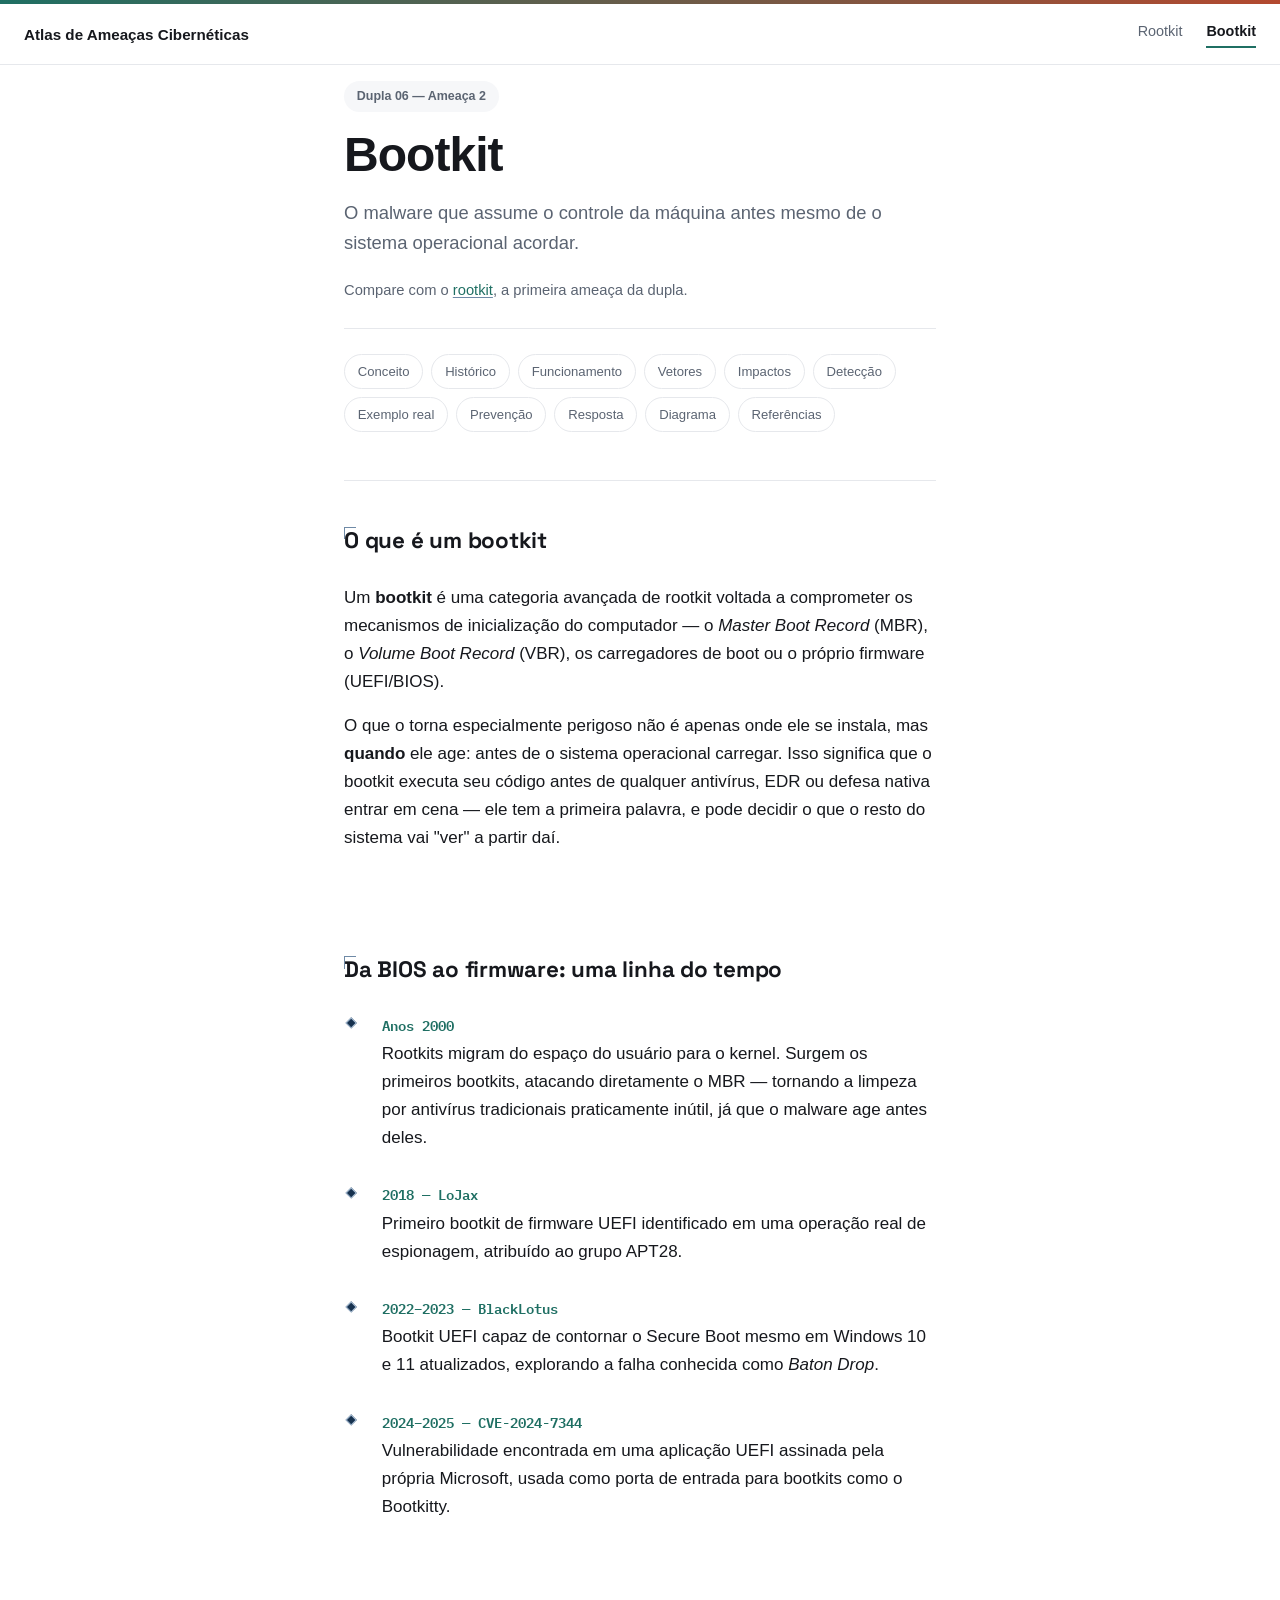
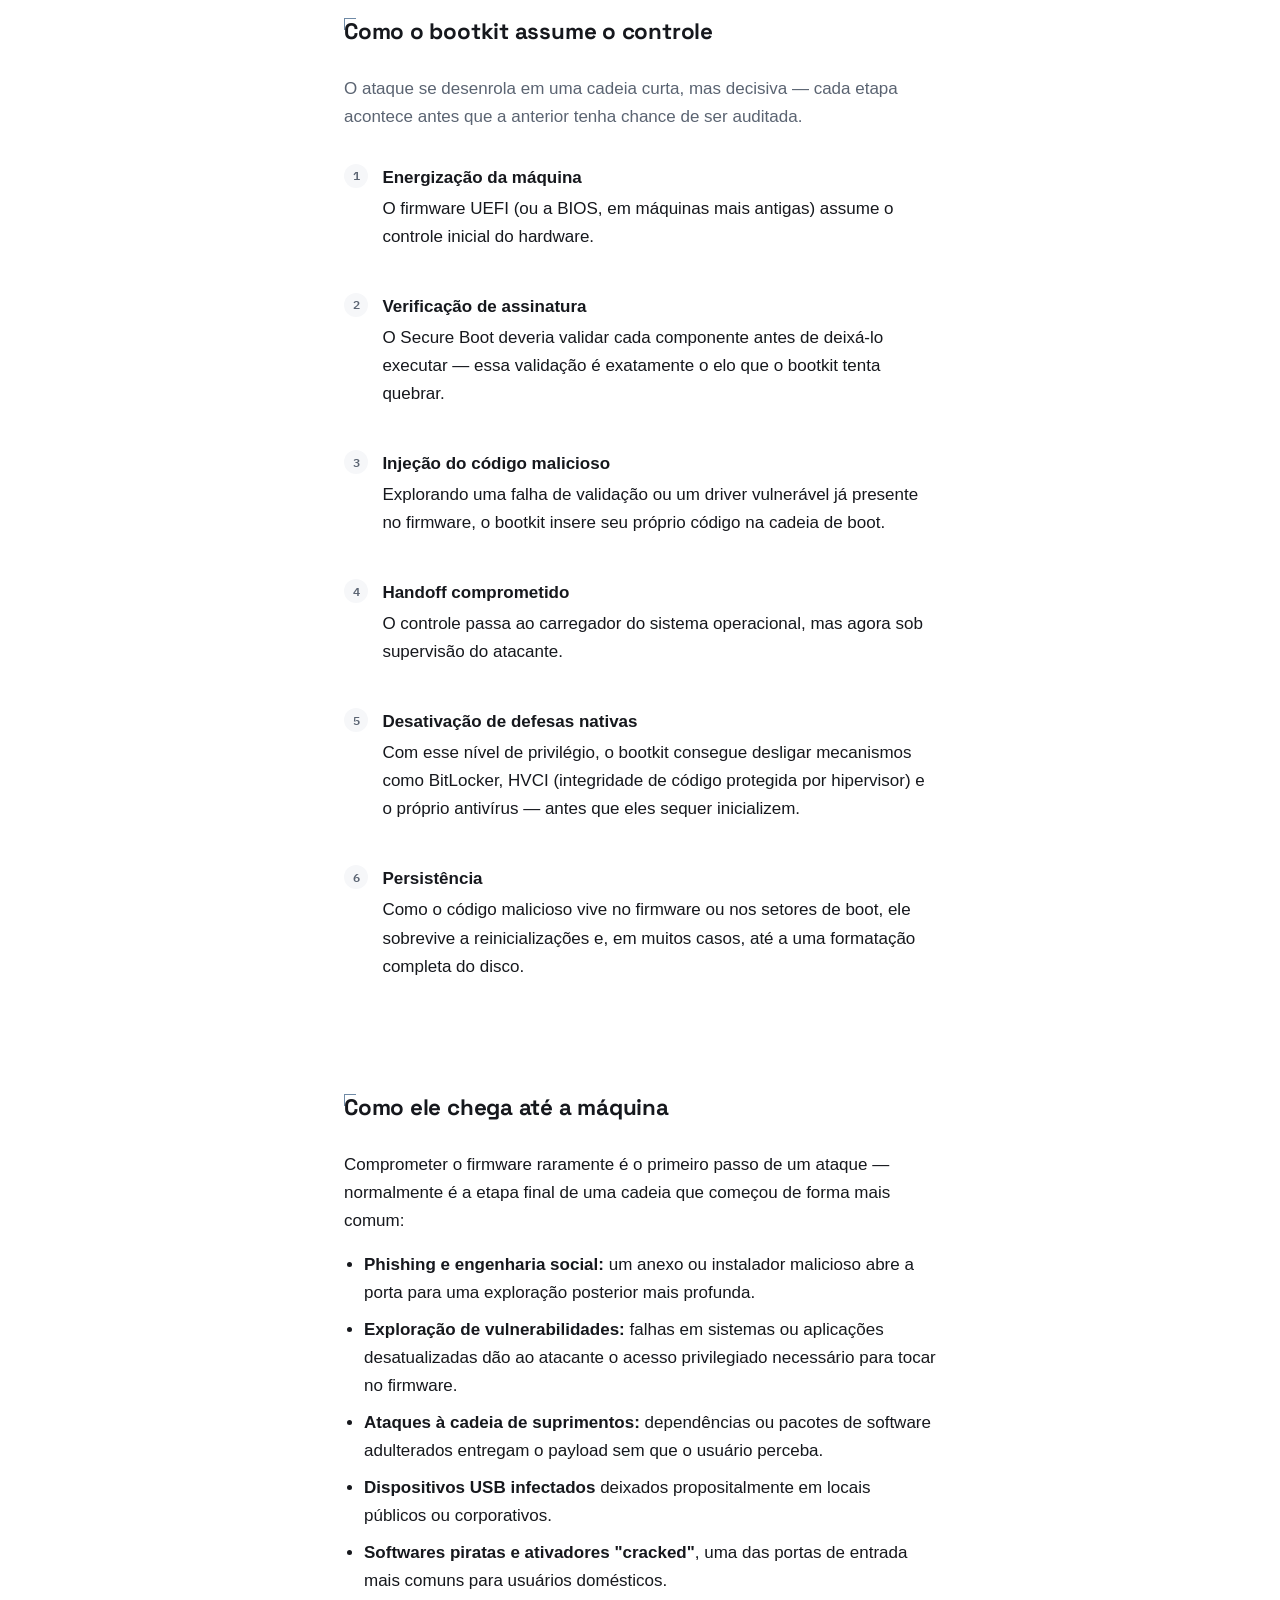
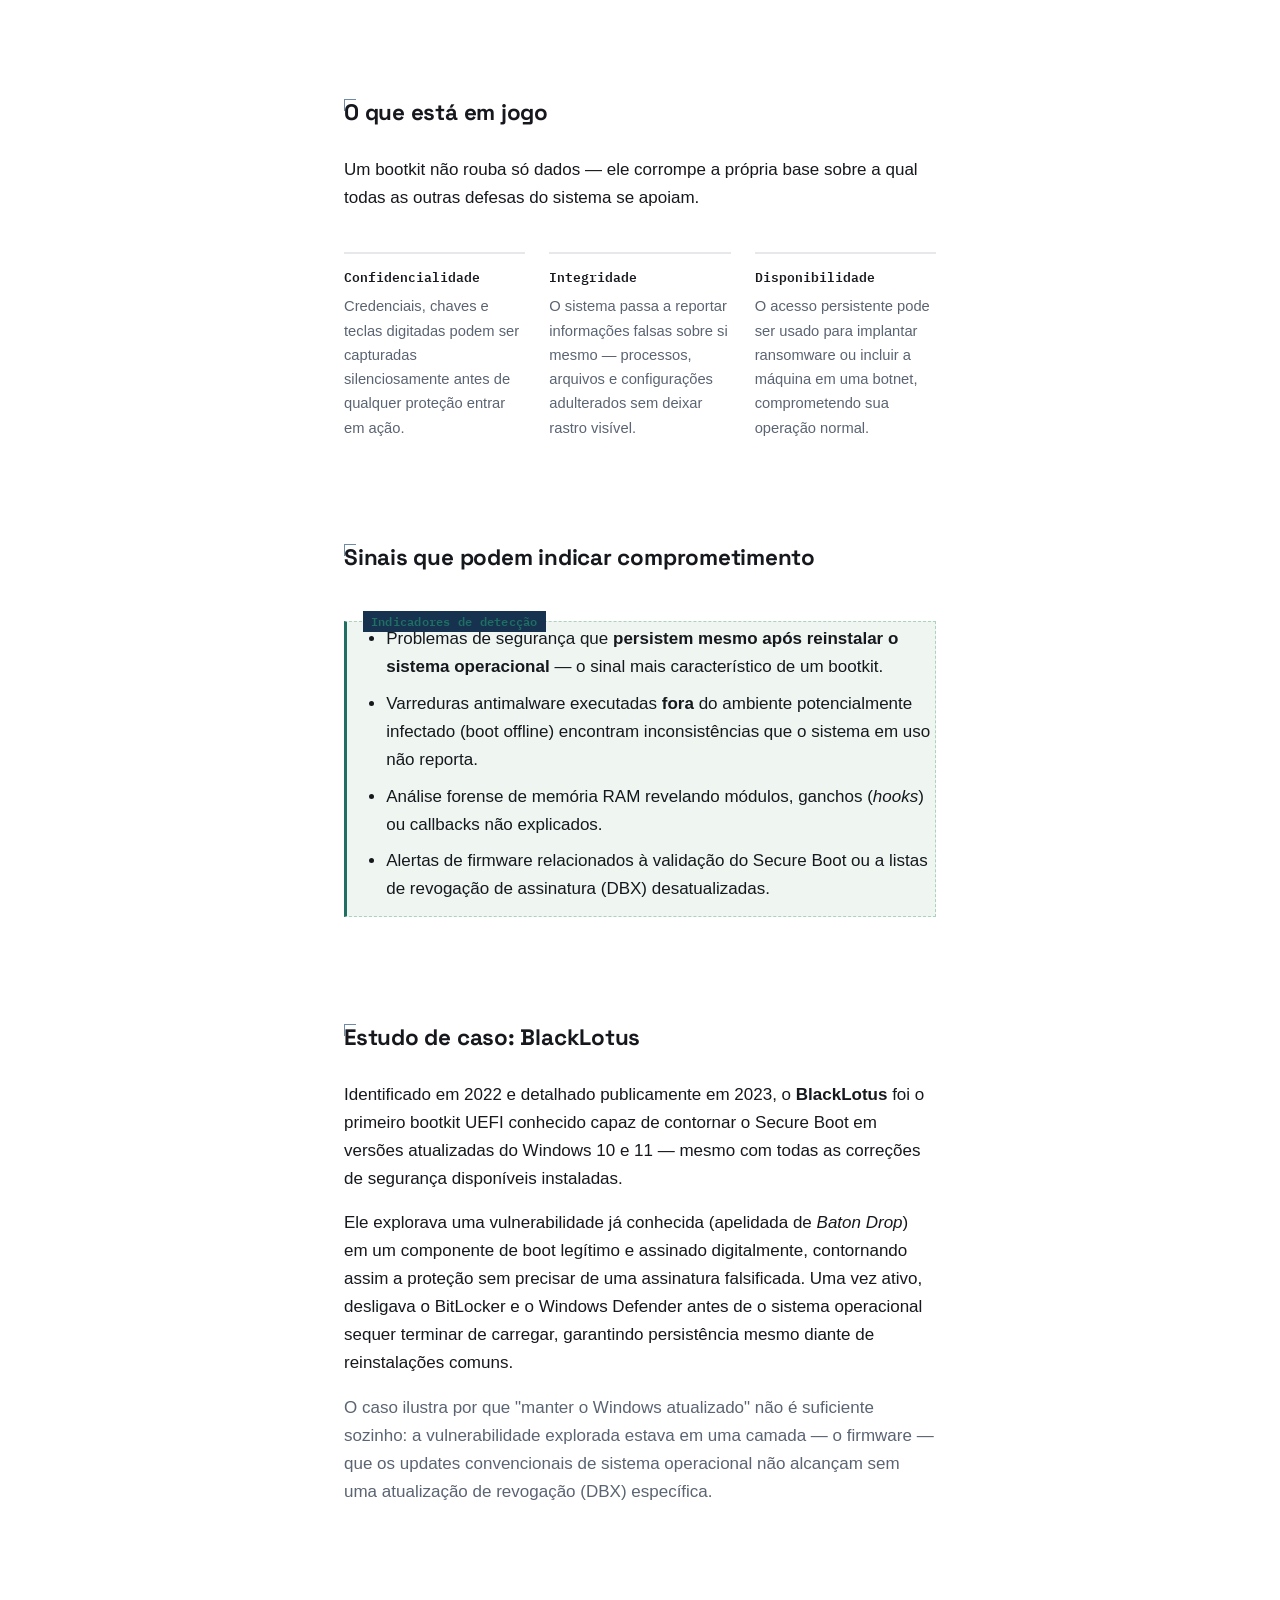
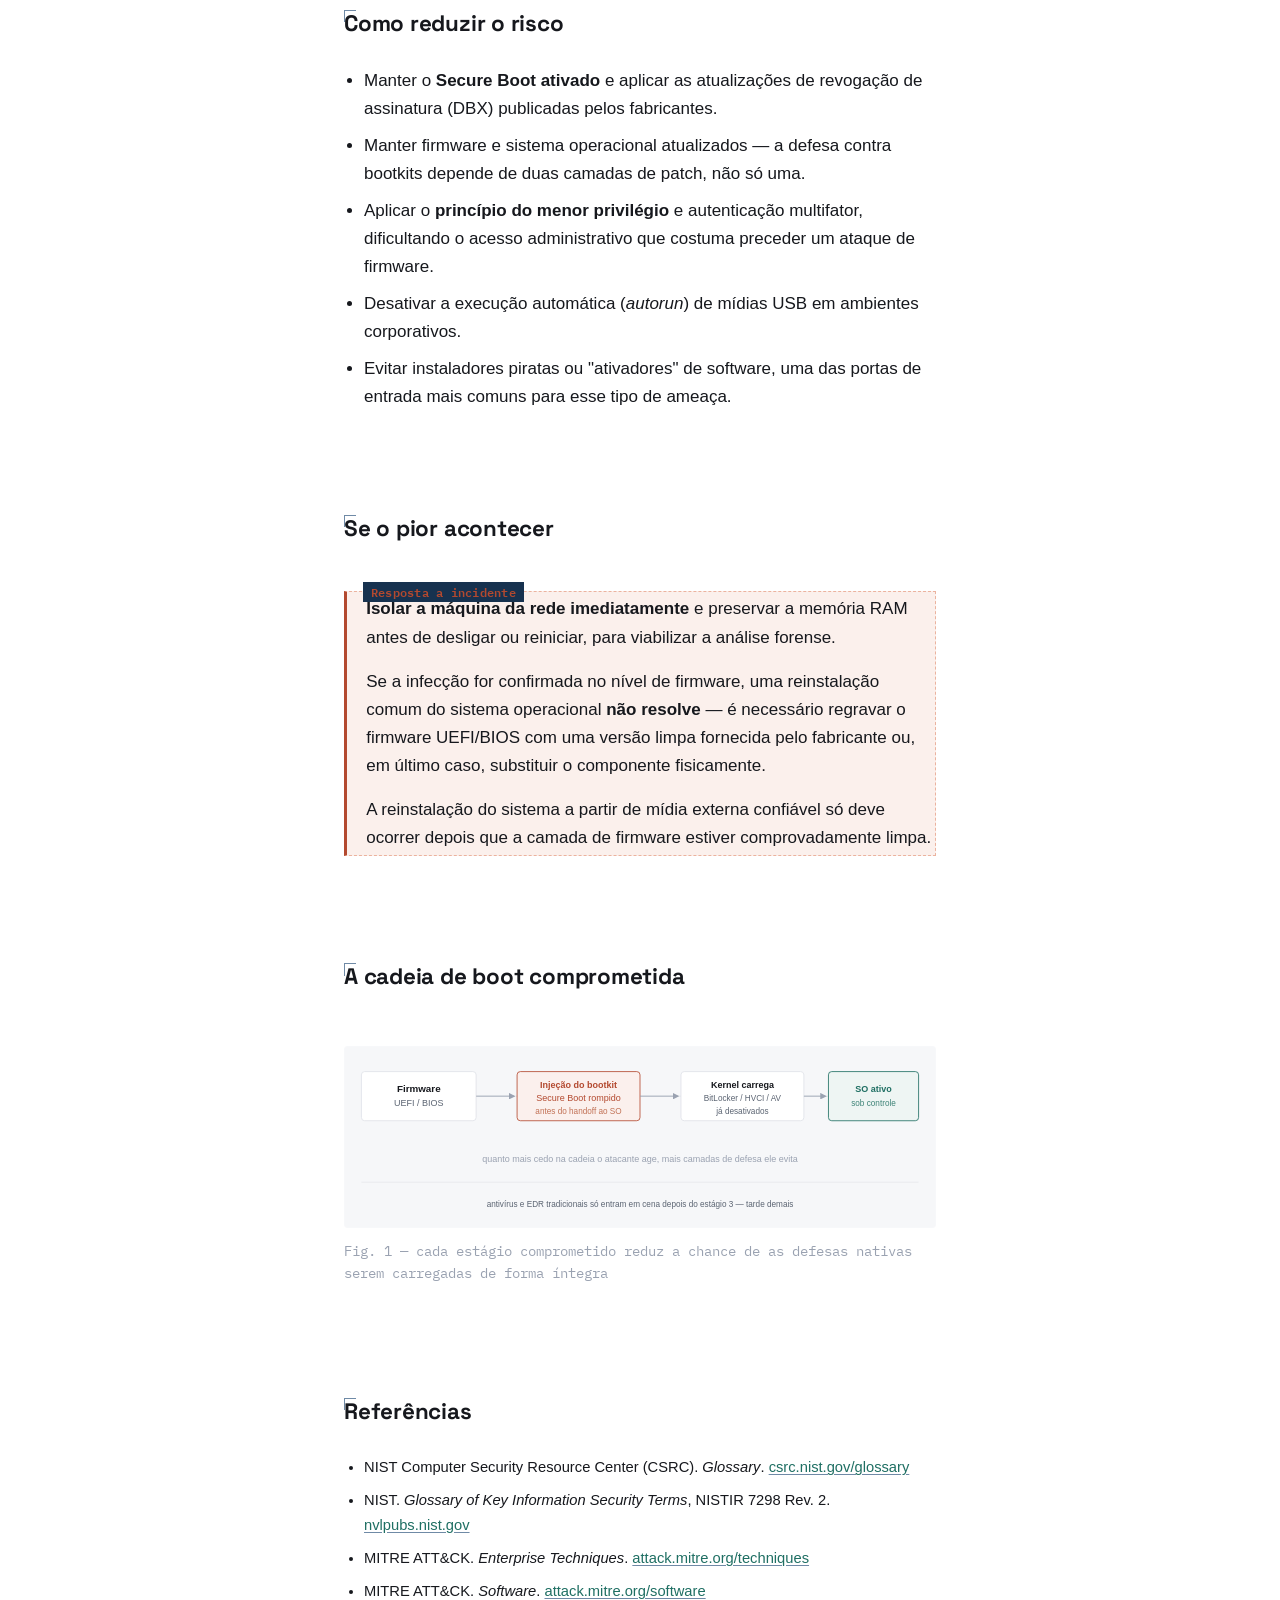
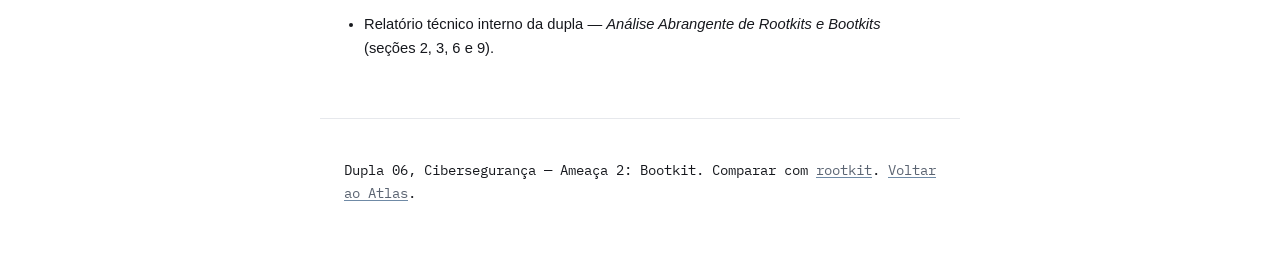
==== bootkit.html @ fb8d9d54 "adicionando páginas do bootkit e rootkit" ====
<!doctype html>
<html lang="pt-BR">
  <head>
    <meta charset="UTF-8" />
    <meta name="viewport" content="width=device-width, initial-scale=1.0" />
    <title>Bootkit — Atlas de Ameaças Cibernéticas</title>
    <meta
      name="description"
      content="O que é um bootkit, como ele compromete o processo de inicialização, exemplos reais como o BlackLotus, e como detectar, prevenir e responder a esse tipo de ataque."
    />
    <link rel="stylesheet" href="css/style.css" />
  </head>

  <body>
    <div class="accent-bar"></div>
    <header class="site-header">
      <a class="brand" href="../index.html">Atlas de Ameaças Cibernéticas</a>
      <nav aria-label="Ameaças da dupla 06">
        <a href="rootkit.html">Rootkit</a>
        <a href="bootkit.html" aria-current="page">Bootkit</a>
      </nav>
    </header>

    <header class="hero">
      <span class="badge">Dupla 06 — Ameaça 2</span>
      <h1>Bootkit</h1>
      <p class="lede">
        O malware que assume o controle da máquina antes mesmo de o sistema
        operacional acordar.
      </p>
      <p class="see-also">
        Compare com o <a href="rootkit.html">rootkit</a>, a primeira ameaça da
        dupla.
      </p>

      <nav class="quicknav" aria-label="Nesta página">
        <a href="#conceito">Conceito</a>
        <a href="#historico">Histórico</a>
        <a href="#funcionamento">Funcionamento</a>
        <a href="#vetores">Vetores</a>
        <a href="#impactos">Impactos</a>
        <a href="#deteccao">Detecção</a>
        <a href="#exemplo">Exemplo real</a>
        <a href="#prevencao">Prevenção</a>
        <a href="#resposta">Resposta</a>
        <a href="#diagrama">Diagrama</a>
        <a href="#referencias">Referências</a>
      </nav>
    </header>

    <main>
      <section id="conceito">
        <h2>O que é um bootkit</h2>
        <p>
          Um <strong>bootkit</strong> é uma categoria avançada de rootkit
          voltada a comprometer os mecanismos de inicialização do computador — o
          <em>Master Boot Record</em> (MBR), o
          <em>Volume Boot Record</em> (VBR), os carregadores de boot ou o
          próprio firmware (UEFI/BIOS).
        </p>
        <p>
          O que o torna especialmente perigoso não é apenas onde ele se instala,
          mas <strong>quando</strong> ele age: antes de o sistema operacional
          carregar. Isso significa que o bootkit executa seu código antes de
          qualquer antivírus, EDR ou defesa nativa entrar em cena — ele tem a
          primeira palavra, e pode decidir o que o resto do sistema vai "ver" a
          partir daí.
        </p>
      </section>

      <section id="historico">
        <h2>Da BIOS ao firmware: uma linha do tempo</h2>
        <ul class="timeline">
          <li>
            <span class="year">Anos 2000</span>
            <p>
              Rootkits migram do espaço do usuário para o kernel. Surgem os
              primeiros bootkits, atacando diretamente o MBR — tornando a
              limpeza por antivírus tradicionais praticamente inútil, já que o
              malware age antes deles.
            </p>
          </li>
          <li>
            <span class="year">2018 — LoJax</span>
            <p>
              Primeiro bootkit de firmware UEFI identificado em uma operação
              real de espionagem, atribuído ao grupo APT28.
            </p>
          </li>
          <li>
            <span class="year">2022–2023 — BlackLotus</span>
            <p>
              Bootkit UEFI capaz de contornar o Secure Boot mesmo em Windows 10
              e 11 atualizados, explorando a falha conhecida como
              <em>Baton Drop</em>.
            </p>
          </li>
          <li>
            <span class="year">2024–2025 — CVE-2024-7344</span>
            <p>
              Vulnerabilidade encontrada em uma aplicação UEFI assinada pela
              própria Microsoft, usada como porta de entrada para bootkits como
              o Bootkitty.
            </p>
          </li>
        </ul>
      </section>

      <section id="funcionamento">
        <h2>Como o bootkit assume o controle</h2>
        <p class="dim">
          O ataque se desenrola em uma cadeia curta, mas decisiva — cada etapa
          acontece antes que a anterior tenha chance de ser auditada.
        </p>
        <ol class="steps">
          <li>
            <strong>Energização da máquina</strong>O firmware UEFI (ou a BIOS,
            em máquinas mais antigas) assume o controle inicial do hardware.
          </li>
          <li>
            <strong>Verificação de assinatura</strong>O Secure Boot deveria
            validar cada componente antes de deixá-lo executar — essa validação
            é exatamente o elo que o bootkit tenta quebrar.
          </li>
          <li>
            <strong>Injeção do código malicioso</strong>Explorando uma falha de
            validação ou um driver vulnerável já presente no firmware, o bootkit
            insere seu próprio código na cadeia de boot.
          </li>
          <li>
            <strong>Handoff comprometido</strong>O controle passa ao carregador
            do sistema operacional, mas agora sob supervisão do atacante.
          </li>
          <li>
            <strong>Desativação de defesas nativas</strong>Com esse nível de
            privilégio, o bootkit consegue desligar mecanismos como BitLocker,
            HVCI (integridade de código protegida por hipervisor) e o próprio
            antivírus — antes que eles sequer inicializem.
          </li>
          <li>
            <strong>Persistência</strong>Como o código malicioso vive no
            firmware ou nos setores de boot, ele sobrevive a reinicializações e,
            em muitos casos, até a uma formatação completa do disco.
          </li>
        </ol>
      </section>

      <section id="vetores">
        <h2>Como ele chega até a máquina</h2>
        <p>
          Comprometer o firmware raramente é o primeiro passo de um ataque —
          normalmente é a etapa final de uma cadeia que começou de forma mais
          comum:
        </p>
        <ul>
          <li>
            <strong>Phishing e engenharia social:</strong> um anexo ou
            instalador malicioso abre a porta para uma exploração posterior mais
            profunda.
          </li>
          <li>
            <strong>Exploração de vulnerabilidades:</strong> falhas em sistemas
            ou aplicações desatualizadas dão ao atacante o acesso privilegiado
            necessário para tocar no firmware.
          </li>
          <li>
            <strong>Ataques à cadeia de suprimentos:</strong> dependências ou
            pacotes de software adulterados entregam o payload sem que o usuário
            perceba.
          </li>
          <li>
            <strong>Dispositivos USB infectados</strong> deixados
            propositalmente em locais públicos ou corporativos.
          </li>
          <li>
            <strong>Softwares piratas e ativadores "cracked"</strong>, uma das
            portas de entrada mais comuns para usuários domésticos.
          </li>
        </ul>
      </section>

      <section id="impactos">
        <h2>O que está em jogo</h2>
        <p>
          Um bootkit não rouba só dados — ele corrompe a própria base sobre a
          qual todas as outras defesas do sistema se apoiam.
        </p>
        <div class="pillars">
          <div class="pillar">
            <h4>Confidencialidade</h4>
            <p>
              Credenciais, chaves e teclas digitadas podem ser capturadas
              silenciosamente antes de qualquer proteção entrar em ação.
            </p>
          </div>
          <div class="pillar">
            <h4>Integridade</h4>
            <p>
              O sistema passa a reportar informações falsas sobre si mesmo —
              processos, arquivos e configurações adulterados sem deixar rastro
              visível.
            </p>
          </div>
          <div class="pillar">
            <h4>Disponibilidade</h4>
            <p>
              O acesso persistente pode ser usado para implantar ransomware ou
              incluir a máquina em uma botnet, comprometendo sua operação
              normal.
            </p>
          </div>
        </div>
      </section>

      <section id="deteccao">
        <h2>Sinais que podem indicar comprometimento</h2>
        <div class="panel defense">
          <span class="label">Indicadores de detecção</span>
          <ul style="margin-bottom: 0">
            <li>
              Problemas de segurança que
              <strong
                >persistem mesmo após reinstalar o sistema operacional</strong
              >
              — o sinal mais característico de um bootkit.
            </li>
            <li>
              Varreduras antimalware executadas <strong>fora</strong> do
              ambiente potencialmente infectado (boot offline) encontram
              inconsistências que o sistema em uso não reporta.
            </li>
            <li>
              Análise forense de memória RAM revelando módulos, ganchos
              (<em>hooks</em>) ou callbacks não explicados.
            </li>
            <li>
              Alertas de firmware relacionados à validação do Secure Boot ou a
              listas de revogação de assinatura (DBX) desatualizadas.
            </li>
          </ul>
        </div>
      </section>

      <section id="exemplo">
        <h2>Estudo de caso: BlackLotus</h2>
        <p>
          Identificado em 2022 e detalhado publicamente em 2023, o
          <strong>BlackLotus</strong> foi o primeiro bootkit UEFI conhecido
          capaz de contornar o Secure Boot em versões atualizadas do Windows 10
          e 11 — mesmo com todas as correções de segurança disponíveis
          instaladas.
        </p>
        <p>
          Ele explorava uma vulnerabilidade já conhecida (apelidada de
          <em>Baton Drop</em>) em um componente de boot legítimo e assinado
          digitalmente, contornando assim a proteção sem precisar de uma
          assinatura falsificada. Uma vez ativo, desligava o BitLocker e o
          Windows Defender antes de o sistema operacional sequer terminar de
          carregar, garantindo persistência mesmo diante de reinstalações
          comuns.
        </p>
        <p class="dim">
          O caso ilustra por que "manter o Windows atualizado" não é suficiente
          sozinho: a vulnerabilidade explorada estava em uma camada — o firmware
          — que os updates convencionais de sistema operacional não alcançam sem
          uma atualização de revogação (DBX) específica.
        </p>
      </section>

      <section id="prevencao">
        <h2>Como reduzir o risco</h2>
        <ul>
          <li>
            Manter o <strong>Secure Boot ativado</strong> e aplicar as
            atualizações de revogação de assinatura (DBX) publicadas pelos
            fabricantes.
          </li>
          <li>
            Manter firmware e sistema operacional atualizados — a defesa contra
            bootkits depende de duas camadas de patch, não só uma.
          </li>
          <li>
            Aplicar o <strong>princípio do menor privilégio</strong> e
            autenticação multifator, dificultando o acesso administrativo que
            costuma preceder um ataque de firmware.
          </li>
          <li>
            Desativar a execução automática (<em>autorun</em>) de mídias USB em
            ambientes corporativos.
          </li>
          <li>
            Evitar instaladores piratas ou "ativadores" de software, uma das
            portas de entrada mais comuns para esse tipo de ameaça.
          </li>
        </ul>
      </section>

      <section id="resposta">
        <h2>Se o pior acontecer</h2>
        <div class="panel threat">
          <span class="label">Resposta a incidente</span>
          <p>
            <strong>Isolar a máquina da rede imediatamente</strong> e preservar
            a memória RAM antes de desligar ou reiniciar, para viabilizar a
            análise forense.
          </p>
          <p>
            Se a infecção for confirmada no nível de firmware, uma reinstalação
            comum do sistema operacional <strong>não resolve</strong> — é
            necessário regravar o firmware UEFI/BIOS com uma versão limpa
            fornecida pelo fabricante ou, em último caso, substituir o
            componente fisicamente.
          </p>
          <p style="margin-bottom: 0">
            A reinstalação do sistema a partir de mídia externa confiável só
            deve ocorrer depois que a camada de firmware estiver comprovadamente
            limpa.
          </p>
        </div>
      </section>

      <section id="diagrama">
        <h2>A cadeia de boot comprometida</h2>
        <figure>
          <svg
            viewBox="0 0 720 220"
            xmlns="http://www.w3.org/2000/svg"
            role="img"
            aria-labelledby="diagTitle diagDesc"
          >
            <title id="diagTitle">
              Diagrama da cadeia de boot comprometida por um bootkit
            </title>
            <desc id="diagDesc">
              Quatro estágios em sequência: firmware UEFI, injeção do bootkit
              rompendo o Secure Boot, carregamento do kernel com defesas
              desativadas, e sistema operacional sob controle do atacante.
            </desc>

            <!-- linha guia -->
            <line
              x1="70"
              y1="60"
              x2="650"
              y2="60"
              stroke="#dfe2e8"
              stroke-width="1"
            />

            <!-- estagio 1 -->
            <rect
              x="20"
              y="30"
              width="140"
              height="60"
              rx="4"
              fill="#ffffff"
              stroke="#dfe2e8"
            />
            <text
              x="90"
              y="55"
              text-anchor="middle"
              fill="#16181d"
              font-family="Inter, sans-serif"
              font-size="12"
              font-weight="600"
            >
              Firmware
            </text>
            <text
              x="90"
              y="72"
              text-anchor="middle"
              fill="#5b6472"
              font-family="Inter, sans-serif"
              font-size="11"
            >
              UEFI / BIOS
            </text>

            <!-- estagio 2 -->
            <rect
              x="210"
              y="30"
              width="150"
              height="60"
              rx="4"
              fill="#fbf0ed"
              stroke="#b3492f"
            />
            <text
              x="285"
              y="50"
              text-anchor="middle"
              fill="#b3492f"
              font-family="Inter, sans-serif"
              font-size="11"
              font-weight="600"
            >
              Injeção do bootkit
            </text>
            <text
              x="285"
              y="66"
              text-anchor="middle"
              fill="#b3492f"
              font-family="Inter, sans-serif"
              font-size="11"
            >
              Secure Boot rompido
            </text>
            <text
              x="285"
              y="82"
              text-anchor="middle"
              fill="#c17155"
              font-family="Inter, sans-serif"
              font-size="10"
            >
              antes do handoff ao SO
            </text>

            <!-- estagio 3 -->
            <rect
              x="410"
              y="30"
              width="150"
              height="60"
              rx="4"
              fill="#ffffff"
              stroke="#dfe2e8"
            />
            <text
              x="485"
              y="50"
              text-anchor="middle"
              fill="#16181d"
              font-family="Inter, sans-serif"
              font-size="11"
              font-weight="600"
            >
              Kernel carrega
            </text>
            <text
              x="485"
              y="66"
              text-anchor="middle"
              fill="#5b6472"
              font-family="Inter, sans-serif"
              font-size="10"
            >
              BitLocker / HVCI / AV
            </text>
            <text
              x="485"
              y="82"
              text-anchor="middle"
              fill="#5b6472"
              font-family="Inter, sans-serif"
              font-size="10"
            >
              já desativados
            </text>

            <!-- estagio 4 -->
            <rect
              x="590"
              y="30"
              width="110"
              height="60"
              rx="4"
              fill="#eef5f3"
              stroke="#1f6f63"
            />
            <text
              x="645"
              y="55"
              text-anchor="middle"
              fill="#1f6f63"
              font-family="Inter, sans-serif"
              font-size="11"
              font-weight="600"
            >
              SO ativo
            </text>
            <text
              x="645"
              y="72"
              text-anchor="middle"
              fill="#3f8478"
              font-family="Inter, sans-serif"
              font-size="10"
            >
              sob controle
            </text>

            <!-- setas -->
            <path
              d="M160 60 L206 60"
              stroke="#9aa2b1"
              stroke-width="1"
              marker-end="url(#arrow)"
            />
            <path
              d="M360 60 L406 60"
              stroke="#9aa2b1"
              stroke-width="1"
              marker-end="url(#arrow)"
            />
            <path
              d="M560 60 L586 60"
              stroke="#9aa2b1"
              stroke-width="1"
              marker-end="url(#arrow)"
            />

            <defs>
              <marker
                id="arrow"
                markerWidth="8"
                markerHeight="8"
                refX="6"
                refY="4"
                orient="auto"
              >
                <path d="M0,0 L8,4 L0,8 Z" fill="#9aa2b1" />
              </marker>
            </defs>

            <text
              x="360"
              y="140"
              text-anchor="middle"
              fill="#9aa2b1"
              font-family="Inter, sans-serif"
              font-size="11"
            >
              quanto mais cedo na cadeia o atacante age, mais camadas de defesa
              ele evita
            </text>
            <line
              x1="20"
              y1="165"
              x2="700"
              y2="165"
              stroke="#e6e8ec"
              stroke-width="1"
            />
            <text
              x="360"
              y="195"
              text-anchor="middle"
              fill="#5b6472"
              font-family="Inter, sans-serif"
              font-size="10"
            >
              antivírus e EDR tradicionais só entram em cena depois do estágio 3
              — tarde demais
            </text>
          </svg>
          <figcaption>
            Fig. 1 — cada estágio comprometido reduz a chance de as defesas
            nativas serem carregadas de forma íntegra
          </figcaption>
        </figure>
      </section>

      <section id="referencias">
        <h2>Referências</h2>
        <ul class="refs">
          <li>
            NIST Computer Security Resource Center (CSRC). <em>Glossary</em>.
            <a
              href="https://csrc.nist.gov/glossary/"
              target="_blank"
              rel="noopener"
              >csrc.nist.gov/glossary</a
            >
          </li>
          <li>
            NIST. <em>Glossary of Key Information Security Terms</em>, NISTIR
            7298 Rev. 2.
            <a
              href="https://nvlpubs.nist.gov/nistpubs/ir/2013/nist.ir.7298r2.pdf"
              target="_blank"
              rel="noopener"
              >nvlpubs.nist.gov</a
            >
          </li>
          <li>
            MITRE ATT&amp;CK. <em>Enterprise Techniques</em>.
            <a
              href="https://attack.mitre.org/techniques/"
              target="_blank"
              rel="noopener"
              >attack.mitre.org/techniques</a
            >
          </li>
          <li>
            MITRE ATT&amp;CK. <em>Software</em>.
            <a
              href="https://attack.mitre.org/software/"
              target="_blank"
              rel="noopener"
              >attack.mitre.org/software</a
            >
          </li>
          <li>
            Relatório técnico interno da dupla —
            <em>Análise Abrangente de Rootkits e Bootkits</em> (seções 2, 3, 6 e
            9).
          </li>
        </ul>
      </section>
    </main>

    <footer>
      <p>
        Dupla 06, Cibersegurança — Ameaça 2: Bootkit. Comparar com
        <a href="rootkit.html">rootkit</a>.
        <a href="../index.html">Voltar ao Atlas</a>.
      </p>
    </footer>
  </body>
</html>
---- css/style.css ----
/* =========================================================
   Atlas de Ameaças Cibernéticas — Dupla 06
   Identidade visual: prancha de desenho técnico.
   Um bootkit vive no firmware — no hardware, não no software —
   então a referência visual é a planta de engenharia, com
   carimbo, linhas de cota e anotações de revisão, e não a
   estética genérica de "tela de hacker".
   ========================================================= */

@import url("https://fonts.googleapis.com/css2?family=Space+Grotesk:wght@500;600;700&family=IBM+Plex+Sans:wght@400;500;600&family=IBM+Plex+Mono:wght@400;500&display=swap");

:root {
  --paper: #17324f;
  --paper-deep: #0e2138;
  --paper-line: rgba(255, 255, 255, 0.15);
  --paper-line-soft: rgba(255, 255, 255, 0.07);

  --ink: #eef3f8;
  --ink-dim: #a9bfd6;
  --ink-faint: #6f8aa6;

  --redline: #d96a44;
  /* caneta de marcação — comprometimento */
  --redline-bg: rgba(217, 106, 68, 0.1);
  --stamp: #5fa87c;
  /* carimbo de verificação — defesa */
  --stamp-bg: rgba(95, 168, 124, 0.1);

  --sans: "IBM Plex Sans", -apple-system, "Segoe UI", sans-serif;
  --display: "Space Grotesk", "IBM Plex Sans", -apple-system, sans-serif;
  --mono: "IBM Plex Mono", ui-monospace, "SF Mono", Consolas, monospace;

  --measure: 42rem;
}

* {
  box-sizing: border-box;
}

@media (prefers-reduced-motion: reduce) {
  * {
    animation: none !important;
    transition: none !important;
  }
}

html {
  scroll-behavior: smooth;
}

body {
  margin: 0;
  background:
    repeating-linear-gradient(
      0deg,
      var(--paper-line-soft) 0 1px,
      transparent 1px 42px
    ),
    repeating-linear-gradient(
      90deg,
      var(--paper-line-soft) 0 1px,
      transparent 1px 42px
    ),
    var(--paper);
  color: var(--ink);
  font-family: var(--sans);
  font-size: 17px;
  line-height: 1.65;
  -webkit-font-smoothing: antialiased;
}

a {
  color: inherit;
  text-decoration-color: var(--ink-faint);
  text-underline-offset: 3px;
}

a:hover {
  text-decoration-color: currentColor;
}

a:focus-visible,
button:focus-visible {
  outline: 2px solid var(--stamp);
  outline-offset: 3px;
}

img,
svg {
  max-width: 100%;
  display: block;
}

/* ---------- topo / navegação ---------- */

.topbar {
  display: flex;
  justify-content: space-between;
  align-items: center;
  padding: 0.9rem 1.5rem;
  border-bottom: 1px solid var(--paper-line-soft);
  font-family: var(--mono);
  font-size: 0.78rem;
  color: var(--ink-faint);
}

.topbar a {
  color: var(--ink-dim);
}

.topbar a:hover {
  color: var(--ink);
}

.topbar .path span {
  color: var(--ink-faint);
}

/* ---------- cabeçalho: carimbo de prancha ---------- */

.titleblock {
  display: grid;
  grid-template-columns: 1fr auto;
  gap: 2.5rem;
  align-items: end;
  max-width: 56rem;
  margin: 0 auto;
  padding: 3rem 1.5rem 2.2rem;
  border-bottom: 2px solid var(--ink);
}

.titleblock .tb-note {
  font-family: var(--mono);
  font-size: 0.78rem;
  color: var(--ink-faint);
  margin: 0 0 0.9rem;
}

.titleblock .tb-note a {
  color: var(--ink-faint);
}

.titleblock .tb-note a:hover {
  color: var(--stamp);
}

.titleblock h1 {
  font-family: var(--display);
  font-weight: 700;
  font-size: clamp(2.3rem, 6vw, 3.3rem);
  letter-spacing: -0.01em;
  line-height: 1.05;
  margin: 0 0 0.7rem;
}

.titleblock .tb-lede {
  max-width: 32rem;
  font-size: 1.1rem;
  color: var(--ink-dim);
  margin: 0;
}

.tb-stamp {
  border-collapse: collapse;
  font-family: var(--mono);
  font-size: 0.72rem;
}

.tb-stamp th,
.tb-stamp td {
  border: 1px solid var(--paper-line);
  padding: 0.35rem 0.6rem;
  text-align: left;
  white-space: nowrap;
}

.tb-stamp th {
  color: var(--ink-faint);
  font-weight: 400;
}

.tb-stamp td {
  color: var(--ink);
}

@media (max-width: 640px) {
  .titleblock {
    grid-template-columns: 1fr;
  }

  .tb-stamp {
    font-size: 0.7rem;
  }
}

/* ---------- corpo ---------- */

main {
  max-width: var(--measure);
  margin: 0 auto;
  padding: 0 1.5rem;
}

section {
  position: relative;
  padding: 2.6rem 0 2.6rem 1.6rem;
}

section + section {
  border-top: 1px solid var(--paper-line-soft);
}

/* marca de registro no início de cada seção, como em pranchas
   técnicas — substitui a divisória genérica de página inteira */
section::before {
  content: "";
  position: absolute;
  left: 0;
  top: 2.85rem;
  width: 0.7rem;
  height: 0.7rem;
  border-left: 1.5px solid var(--ink-faint);
  border-top: 1.5px solid var(--ink-faint);
}

section > h2 {
  font-family: var(--display);
  font-size: 1.3rem;
  font-weight: 600;
  margin: 0 0 1.1rem;
  color: var(--ink);
  display: inline-block;
  padding-bottom: 0.35rem;
  border-bottom: 1px solid var(--paper-line);
}

h3 {
  font-family: var(--sans);
  font-size: 1.02rem;
  font-weight: 600;
  margin: 1.6rem 0 0.5rem;
  color: var(--ink);
}

p {
  margin: 0 0 1rem;
  color: var(--ink);
}

p.dim {
  color: var(--ink-dim);
}

ul,
ol {
  padding-left: 1.3rem;
  margin: 0 0 1rem;
}

li {
  margin-bottom: 0.5rem;
}

strong {
  color: var(--ink);
  font-weight: 600;
}

/* ---------- linha do tempo ---------- */

.timeline {
  list-style: none;
  padding: 0;
  margin: 0;
}

.timeline li {
  position: relative;
  padding-left: 1.9rem;
  padding-bottom: 1.5rem;
  border-left: 1px solid var(--paper-line);
  margin-left: 0.4rem;
}

.timeline li:last-child {
  border-left-color: transparent;
  padding-bottom: 0;
}

.timeline li::before {
  content: "";
  position: absolute;
  left: -0.28rem;
  top: 0.35rem;
  width: 0.4rem;
  height: 0.4rem;
  background: var(--paper);
  border: 1.5px solid var(--ink-dim);
  transform: rotate(45deg);
}

.timeline .year {
  font-family: var(--mono);
  font-size: 0.82rem;
  color: var(--ink-faint);
  display: block;
  margin-bottom: 0.2rem;
}

/* ---------- etapas numeradas (como funciona) ---------- */

.steps {
  counter-reset: step;
  list-style: none;
  padding: 0;
  margin: 0;
}

.steps li {
  counter-increment: step;
  position: relative;
  padding: 1rem 0 1rem 2.6rem;
}

.steps li + li {
  border-top: 1px dashed var(--paper-line);
}

.steps li::before {
  content: counter(step, decimal-leading-zero);
  position: absolute;
  left: 0;
  top: 1rem;
  font-family: var(--mono);
  font-size: 0.82rem;
  color: var(--ink-faint);
}

.steps strong {
  display: block;
  margin-bottom: 0.2rem;
}

/* ---------- painéis de anotação ---------- */

.panel {
  position: relative;
  border: 1px dashed var(--paper-line);
  padding: 1.4rem 1.4rem 1.2rem;
  margin: 1.4rem 0 1.6rem;
}

.panel .label {
  position: absolute;
  top: -0.65rem;
  left: 1rem;
  padding: 0 0.5rem;
  background: var(--paper);
  font-family: var(--mono);
  font-size: 0.72rem;
  letter-spacing: 0.02em;
}

.panel.threat {
  border-color: rgba(217, 106, 68, 0.45);
  background: var(--redline-bg);
}

.panel.threat .label {
  color: var(--redline);
}

.panel.defense {
  border-color: rgba(95, 168, 124, 0.45);
  background: var(--stamp-bg);
}

.panel.defense .label {
  color: var(--stamp);
}

.panel p:last-child {
  margin-bottom: 0;
}

/* ---------- pilares CID ---------- */

.pillars {
  position: relative;
  display: grid;
  grid-template-columns: repeat(3, 1fr);
  gap: 1.2rem;
  margin: 1.8rem 0 1.2rem;
  padding-top: 1.1rem;
}

.pillars::before {
  content: "";
  position: absolute;
  top: 0;
  left: 4%;
  right: 4%;
  height: 1px;
  background: var(--paper-line);
}

.pillar {
  position: relative;
  padding-top: 0.6rem;
}

.pillar::before {
  content: "";
  position: absolute;
  top: -1.1rem;
  left: 0;
  width: 1px;
  height: 0.6rem;
  background: var(--paper-line);
}

.pillar h4 {
  font-family: var(--mono);
  font-size: 0.76rem;
  color: var(--ink-faint);
  margin: 0 0 0.5rem;
  font-weight: 500;
}

.pillar p {
  font-size: 0.92rem;
  margin: 0;
  color: var(--ink-dim);
}

@media (max-width: 640px) {
  .pillars {
    grid-template-columns: 1fr;
  }

  .pillars::before {
    display: none;
  }
}

/* ---------- diagrama ---------- */

figure {
  margin: 1.6rem 0;
}

figure svg {
  width: 100%;
  height: auto;
  background: var(--paper-deep);
  border: 1px solid var(--paper-line);
}

figcaption {
  font-family: var(--mono);
  font-size: 0.76rem;
  color: var(--ink-faint);
  margin-top: 0.6rem;
}

/* ---------- referências ---------- */

.refs {
  padding-left: 1.3rem;
}

.refs li {
  font-size: 0.92rem;
}

.refs a {
  word-break: break-word;
  text-decoration-line: underline;
}

/* ---------- rodapé ---------- */

footer {
  max-width: var(--measure);
  margin: 0 auto;
  padding: 2rem 1.5rem 3rem;
  font-family: var(--mono);
  font-size: 0.76rem;
  color: var(--ink-faint);
  border-top: 1px solid var(--paper-line-soft);
}

footer a {
  color: var(--ink-faint);
  text-decoration-line: underline;
}

footer a:hover {
  color: var(--stamp);
}

/* =========================================================
   Atlas de Ameaças Cibernéticas — Dupla 06 (Rootkit / Bootkit)
   Layout limpo e neutro: tipografia clara, bastante espaço em
   branco, uma única cor de destaque. Sem tema visual "temático"
   por cima do conteúdo técnico.
   ========================================================= */

@import url("https://fonts.googleapis.com/css2?family=Inter:wght@400;500;600;700&family=IBM+Plex+Mono:wght@400;500&display=swap");

:root {
  --bg: #ffffff;
  --bg-subtle: #f6f7f9;
  --text: #16181d;
  --text-dim: #5b6472;
  --text-faint: #9aa2b1;
  --border: #e6e8ec;

  --accent: #1f6f63;
  --accent-bg: #eef5f3;
  --warn: #b3492f;
  --warn-bg: #fbf0ed;

  --sans: "Inter", -apple-system, "Segoe UI", sans-serif;
  --mono: "IBM Plex Mono", ui-monospace, "SF Mono", Consolas, monospace;

  --measure: 40rem;
}

* {
  box-sizing: border-box;
}

@media (prefers-reduced-motion: reduce) {
  * {
    animation: none !important;
    transition: none !important;
  }
}

html {
  scroll-behavior: smooth;
}

body {
  margin: 0;
  background: var(--bg);
  color: var(--text);
  font-family: var(--sans);
  font-size: 17px;
  line-height: 1.65;
  -webkit-font-smoothing: antialiased;
}

a {
  color: var(--accent);
  text-underline-offset: 2px;
}

a:hover {
  color: var(--text);
}

a:focus-visible,
button:focus-visible {
  outline: 2px solid var(--accent);
  outline-offset: 3px;
}

img,
svg {
  max-width: 100%;
  display: block;
}

/* ---------- topo ---------- */

.topbar {
  display: flex;
  justify-content: space-between;
  align-items: center;
  max-width: var(--measure);
  margin: 0 auto;
  padding: 1.3rem 1.5rem;
  font-size: 0.85rem;
  color: var(--text-faint);
}

.topbar a {
  color: var(--text-dim);
  text-decoration: none;
}

.topbar a:hover {
  color: var(--accent);
}

/* ---------- cabeçalho ---------- */

.hero {
  max-width: var(--measure);
  margin: 0 auto;
  padding: 1rem 1.5rem 3rem;
}

.hero .tag {
  font-size: 0.85rem;
  color: var(--text-faint);
  margin: 0 0 0.9rem;
}

.hero .tag a {
  color: var(--text-dim);
}

.hero h1 {
  font-size: clamp(2.2rem, 6vw, 3rem);
  font-weight: 700;
  letter-spacing: -0.02em;
  line-height: 1.1;
  margin: 0 0 1rem;
}

.hero .lede {
  font-size: 1.15rem;
  color: var(--text-dim);
  max-width: 34rem;
  margin: 0;
}

/* ---------- corpo ---------- */

main {
  max-width: var(--measure);
  margin: 0 auto;
  padding: 0 1.5rem;
}

section {
  padding: 2.6rem 0;
  border-top: 1px solid var(--border);
}

section > h2 {
  font-size: 1.4rem;
  font-weight: 700;
  letter-spacing: -0.01em;
  margin: 0 0 1.1rem;
  color: var(--text);
}

h3 {
  font-size: 1.02rem;
  font-weight: 600;
  margin: 1.5rem 0 0.5rem;
  color: var(--text);
}

p {
  margin: 0 0 1rem;
  color: var(--text);
}

p.dim {
  color: var(--text-dim);
}

ul,
ol {
  padding-left: 1.25rem;
  margin: 0 0 1rem;
}

li {
  margin-bottom: 0.55rem;
}

strong {
  color: var(--text);
  font-weight: 600;
}

/* ---------- linha do tempo ---------- */

.timeline {
  list-style: none;
  padding: 0;
  margin: 0;
}

.timeline li {
  padding-bottom: 1.4rem;
}

.timeline li:last-child {
  padding-bottom: 0;
}

.timeline .year {
  font-size: 0.85rem;
  font-weight: 600;
  color: var(--accent);
  display: block;
  margin-bottom: 0.25rem;
}

.timeline p {
  margin-bottom: 0;
}

/* ---------- etapas numeradas ---------- */

.steps {
  counter-reset: step;
  list-style: none;
  padding: 0;
  margin: 0;
}

.steps li {
  counter-increment: step;
  position: relative;
  padding: 1rem 0 1rem 2.4rem;
  border-top: 1px solid var(--border);
}

.steps li:first-child {
  border-top: none;
}

.steps li::before {
  content: counter(step);
  position: absolute;
  left: 0;
  top: 1rem;
  width: 1.5rem;
  height: 1.5rem;
  border-radius: 50%;
  background: var(--bg-subtle);
  color: var(--text-dim);
  font-size: 0.78rem;
  font-weight: 600;
  display: flex;
  align-items: center;
  justify-content: center;
}

.steps strong {
  display: block;
  margin-bottom: 0.2rem;
}

/* ---------- painéis de destaque ---------- */

.panel {
  border-left: 3px solid var(--border);
  padding: 0.2rem 0 0.2rem 1.2rem;
  margin: 1.2rem 0;
}

.panel .label {
  display: block;
  font-size: 0.78rem;
  font-weight: 600;
  text-transform: none;
  color: var(--text-faint);
  margin-bottom: 0.5rem;
}

.panel.threat {
  border-left-color: var(--warn);
}

.panel.threat .label {
  color: var(--warn);
}

.panel.defense {
  border-left-color: var(--accent);
}

.panel.defense .label {
  color: var(--accent);
}

.panel p:last-child {
  margin-bottom: 0;
}

/* ---------- pilares CID ---------- */

.pillars {
  display: grid;
  grid-template-columns: repeat(3, 1fr);
  gap: 1.5rem;
  margin: 1.4rem 0 1rem;
}

.pillar {
  padding-top: 0.8rem;
  border-top: 2px solid var(--border);
}

.pillar h4 {
  font-size: 0.8rem;
  font-weight: 600;
  color: var(--text);
  margin: 0 0 0.4rem;
}

.pillar p {
  font-size: 0.92rem;
  margin: 0;
  color: var(--text-dim);
}

/* =========================================================
   Atlas de Ameaças Cibernéticas — Dupla 06 (Rootkit / Bootkit)
   Layout limpo e neutro: tipografia clara, bastante espaço em
   branco, uma única cor de destaque. Sem tema visual "temático"
   por cima do conteúdo técnico.
   ========================================================= */

@import url("https://fonts.googleapis.com/css2?family=Inter:wght@400;500;600;700&family=IBM+Plex+Mono:wght@400;500&display=swap");

:root {
  --bg: #ffffff;
  --bg-subtle: #f6f7f9;
  --text: #16181d;
  --text-dim: #5b6472;
  --text-faint: #9aa2b1;
  --border: #e6e8ec;

  --accent: #1f6f63;
  --accent-bg: #eef5f3;
  --warn: #b3492f;
  --warn-bg: #fbf0ed;

  --sans: "Inter", -apple-system, "Segoe UI", sans-serif;
  --mono: "IBM Plex Mono", ui-monospace, "SF Mono", Consolas, monospace;

  --measure: 40rem;
}

* {
  box-sizing: border-box;
}

@media (prefers-reduced-motion: reduce) {
  * {
    animation: none !important;
    transition: none !important;
  }
}

html {
  scroll-behavior: smooth;
}

body {
  margin: 0;
  background: var(--bg);
  color: var(--text);
  font-family: var(--sans);
  font-size: 17px;
  line-height: 1.65;
  -webkit-font-smoothing: antialiased;
}

a {
  color: var(--accent);
  text-underline-offset: 2px;
}
a:hover {
  color: var(--text);
}
a:focus-visible,
button:focus-visible {
  outline: 2px solid var(--accent);
  outline-offset: 3px;
}

img,
svg {
  max-width: 100%;
  display: block;
}

/* ---------- cabeçalho ---------- */

.hero {
  max-width: var(--measure);
  margin: 0 auto;
  padding: 1rem 1.5rem 3rem;
}

.hero h1 {
  font-size: clamp(2.2rem, 6vw, 3rem);
  font-weight: 700;
  letter-spacing: -0.02em;
  line-height: 1.1;
  margin: 0 0 1rem;
}

.hero .lede {
  font-size: 1.15rem;
  color: var(--text-dim);
  max-width: 34rem;
  margin: 0;
}

/* ---------- corpo ---------- */

main {
  max-width: var(--measure);
  margin: 0 auto;
  padding: 0 1.5rem;
}

section {
  padding: 2.6rem 0;
  border-top: 1px solid var(--border);
}

section > h2 {
  font-size: 1.4rem;
  font-weight: 700;
  letter-spacing: -0.01em;
  margin: 0 0 1.1rem;
  color: var(--text);
}

h3 {
  font-size: 1.02rem;
  font-weight: 600;
  margin: 1.5rem 0 0.5rem;
  color: var(--text);
}

p {
  margin: 0 0 1rem;
  color: var(--text);
}
p.dim {
  color: var(--text-dim);
}

ul,
ol {
  padding-left: 1.25rem;
  margin: 0 0 1rem;
}
li {
  margin-bottom: 0.55rem;
}

strong {
  color: var(--text);
  font-weight: 600;
}

/* ---------- linha do tempo ---------- */

.timeline {
  list-style: none;
  padding: 0;
  margin: 0;
}

.timeline li {
  padding-bottom: 1.4rem;
}

.timeline li:last-child {
  padding-bottom: 0;
}

.timeline .year {
  font-size: 0.85rem;
  font-weight: 600;
  color: var(--accent);
  display: block;
  margin-bottom: 0.25rem;
}

.timeline p {
  margin-bottom: 0;
}

/* ---------- etapas numeradas ---------- */

.steps {
  counter-reset: step;
  list-style: none;
  padding: 0;
  margin: 0;
}

.steps li {
  counter-increment: step;
  position: relative;
  padding: 1rem 0 1rem 2.4rem;
  border-top: 1px solid var(--border);
}

.steps li:first-child {
  border-top: none;
}

.steps li::before {
  content: counter(step);
  position: absolute;
  left: 0;
  top: 1rem;
  width: 1.5rem;
  height: 1.5rem;
  border-radius: 50%;
  background: var(--bg-subtle);
  color: var(--text-dim);
  font-size: 0.78rem;
  font-weight: 600;
  display: flex;
  align-items: center;
  justify-content: center;
}

.steps strong {
  display: block;
  margin-bottom: 0.2rem;
}

/* ---------- painéis de destaque ---------- */

.panel {
  border-left: 3px solid var(--border);
  padding: 0.2rem 0 0.2rem 1.2rem;
  margin: 1.2rem 0;
}

.panel .label {
  display: block;
  font-size: 0.78rem;
  font-weight: 600;
  text-transform: none;
  color: var(--text-faint);
  margin-bottom: 0.5rem;
}

.panel.threat {
  border-left-color: var(--warn);
}
.panel.threat .label {
  color: var(--warn);
}

.panel.defense {
  border-left-color: var(--accent);
}
.panel.defense .label {
  color: var(--accent);
}

.panel p:last-child {
  margin-bottom: 0;
}

/* ---------- pilares CID ---------- */

.pillars {
  display: grid;
  grid-template-columns: repeat(3, 1fr);
  gap: 1.5rem;
  margin: 1.4rem 0 1rem;
}

.pillar {
  padding-top: 0.8rem;
  border-top: 2px solid var(--border);
}

.pillar h4 {
  font-size: 0.8rem;
  font-weight: 600;
  color: var(--text);
  margin: 0 0 0.4rem;
}

.pillar p {
  font-size: 0.92rem;
  margin: 0;
  color: var(--text-dim);
}

@media (max-width: 640px) {
  .pillars {
    grid-template-columns: 1fr;
  }
}

/* ---------- diagrama ---------- */

figure {
  margin: 1.6rem 0;
}

figure svg {
  width: 100%;
  height: auto;
  background: var(--bg-subtle);
  border-radius: 4px;
}

figcaption {
  font-size: 0.85rem;
  color: var(--text-faint);
  margin-top: 0.7rem;
}

/* ---------- referências ---------- */

.refs {
  padding-left: 1.25rem;
}
.refs li {
  font-size: 0.92rem;
}
.refs a {
  word-break: break-word;
}

/* ---------- rodapé ---------- */

footer {
  max-width: var(--measure);
  margin: 0 auto;
  padding: 2.5rem 1.5rem 3.5rem;
  font-size: 0.85rem;
  color: var(--text-faint);
  border-top: 1px solid var(--border);
}

footer a {
  color: var(--text-dim);
}
footer a:hover {
  color: var(--accent);
}

/* ---------- topo com navegação ---------- */

.accent-bar {
  height: 4px;
  background: linear-gradient(90deg, var(--accent), var(--warn));
}

.site-header {
  position: sticky;
  top: 0;
  z-index: 10;
  display: flex;
  flex-wrap: wrap;
  gap: 0.75rem 1.5rem;
  justify-content: space-between;
  align-items: center;
  padding: 1rem 1.5rem;
  background: rgba(255, 255, 255, 0.92);
  backdrop-filter: blur(6px);
  border-bottom: 1px solid var(--border);
}

.site-header .brand {
  font-size: 0.95rem;
  font-weight: 700;
  color: var(--text);
  text-decoration: none;
}

.site-header .brand:hover {
  color: var(--accent);
}

.site-header nav {
  display: flex;
  gap: 1.5rem;
}

.site-header nav a {
  font-size: 0.9rem;
  color: var(--text-dim);
  text-decoration: none;
  padding-bottom: 0.15rem;
  border-bottom: 2px solid transparent;
}

.site-header nav a:hover {
  color: var(--text);
}

.site-header nav a[aria-current="page"] {
  color: var(--text);
  font-weight: 600;
  border-bottom-color: var(--accent);
}

/* ---------- crachá e navegação rápida do cabeçalho ---------- */

.hero .badge {
  display: inline-block;
  background: var(--bg-subtle);
  color: var(--text-dim);
  font-size: 0.78rem;
  font-weight: 600;
  padding: 0.3rem 0.8rem;
  border-radius: 999px;
  margin-bottom: 1.1rem;
}

.hero .see-also {
  font-size: 0.92rem;
  color: var(--text-dim);
  margin: 1.2rem 0 0;
}

.quicknav {
  display: flex;
  flex-wrap: wrap;
  gap: 0.5rem;
  margin: 1.6rem 0 0;
  padding-top: 1.6rem;
  border-top: 1px solid var(--border);
}

.quicknav a {
  font-size: 0.82rem;
  color: var(--text-dim);
  text-decoration: none;
  padding: 0.35rem 0.8rem;
  border: 1px solid var(--border);
  border-radius: 999px;
}

.quicknav a:hover {
  border-color: var(--accent);
  color: var(--accent);
}

/* âncoras de seção não devem ficar escondidas atrás do header fixo */
section[id] {
  scroll-margin-top: 4.5rem;
}

@media (max-width: 640px) {
  .pillars {
    grid-template-columns: 1fr;
  }
}

/* ---------- diagrama ---------- */

figure {
  margin: 1.6rem 0;
}

figure svg {
  width: 100%;
  height: auto;
  background: var(--bg-subtle);
  border-radius: 4px;
}

figcaption {
  font-size: 0.85rem;
  color: var(--text-faint);
  margin-top: 0.7rem;
}

/* ---------- referências ---------- */

.refs {
  padding-left: 1.25rem;
}

.refs li {
  font-size: 0.92rem;
}

.refs a {
  word-break: break-word;
}

/* ---------- rodapé ---------- */

footer {
  max-width: var(--measure);
  margin: 0 auto;
  padding: 2.5rem 1.5rem 3.5rem;
  font-size: 0.85rem;
  color: var(--text-faint);
  border-top: 1px solid var(--border);
}

footer a {
  color: var(--text-dim);
}

footer a:hover {
  color: var(--accent);
}
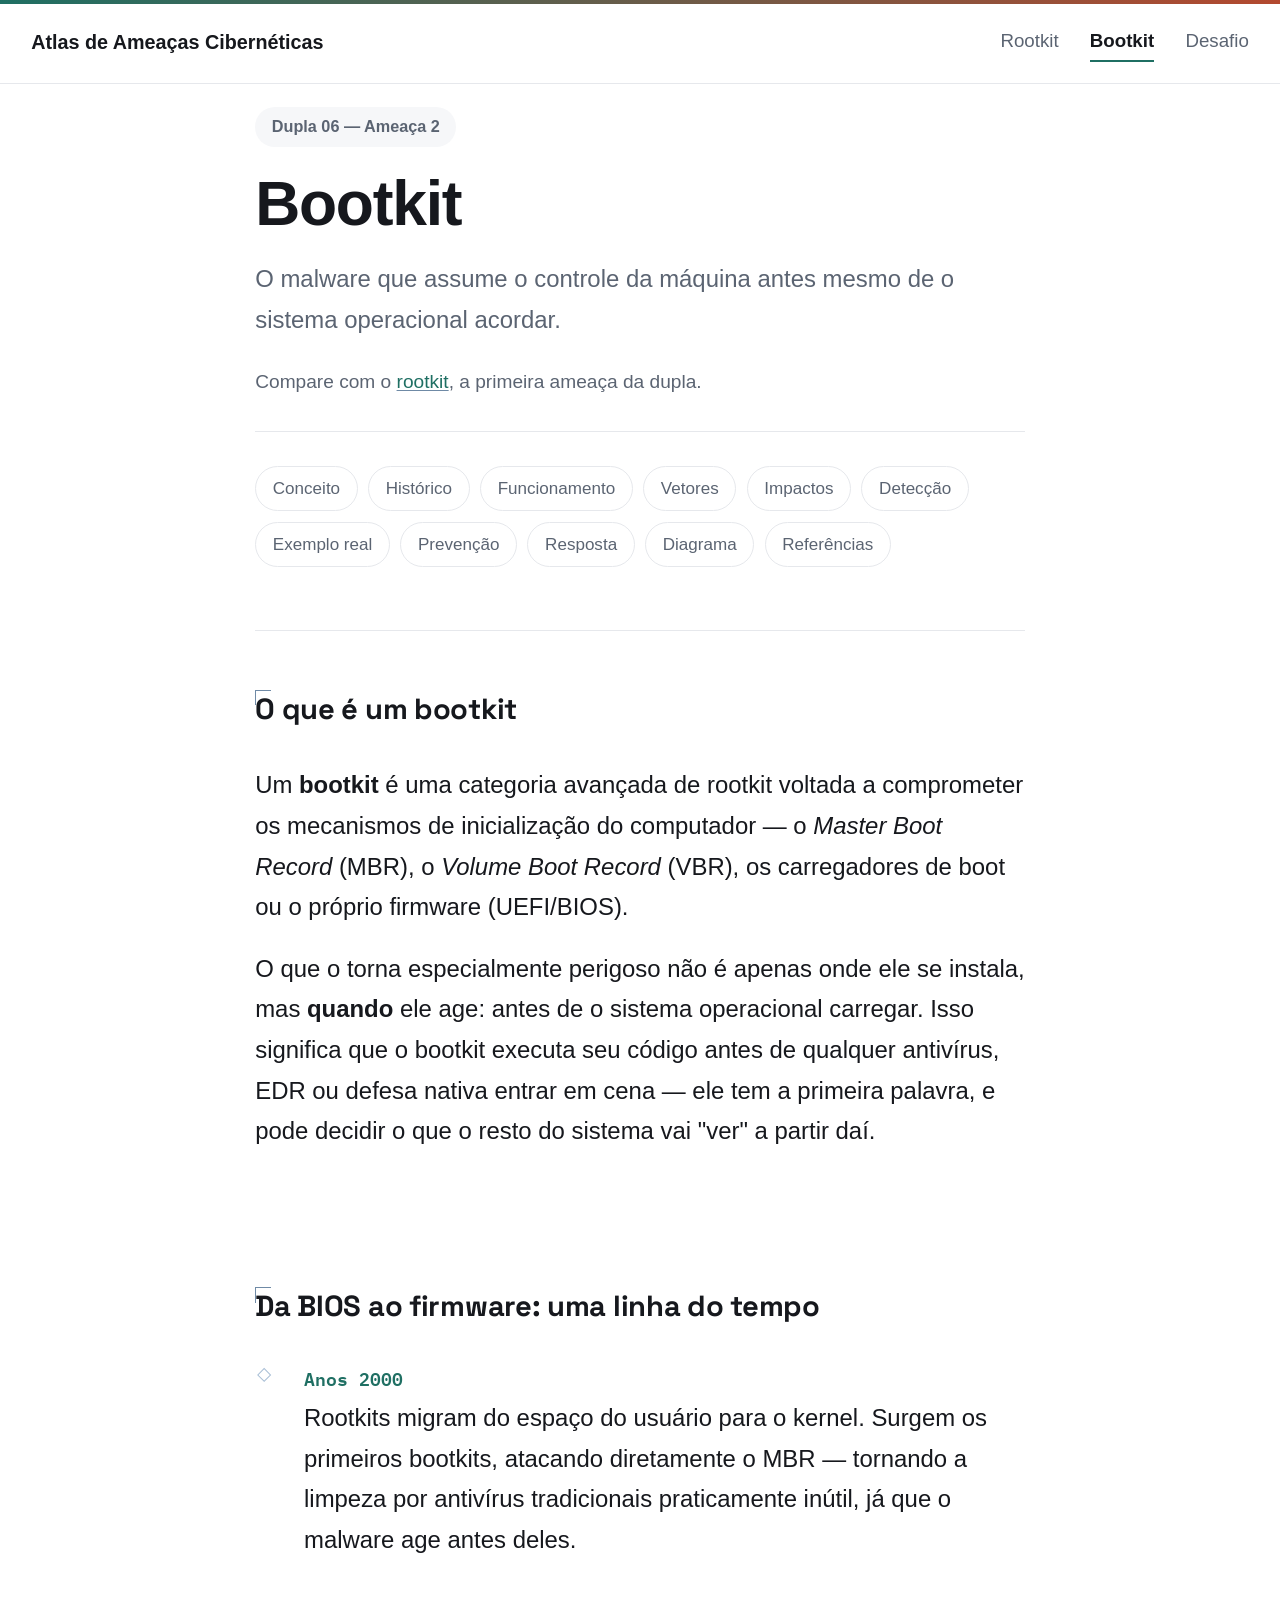
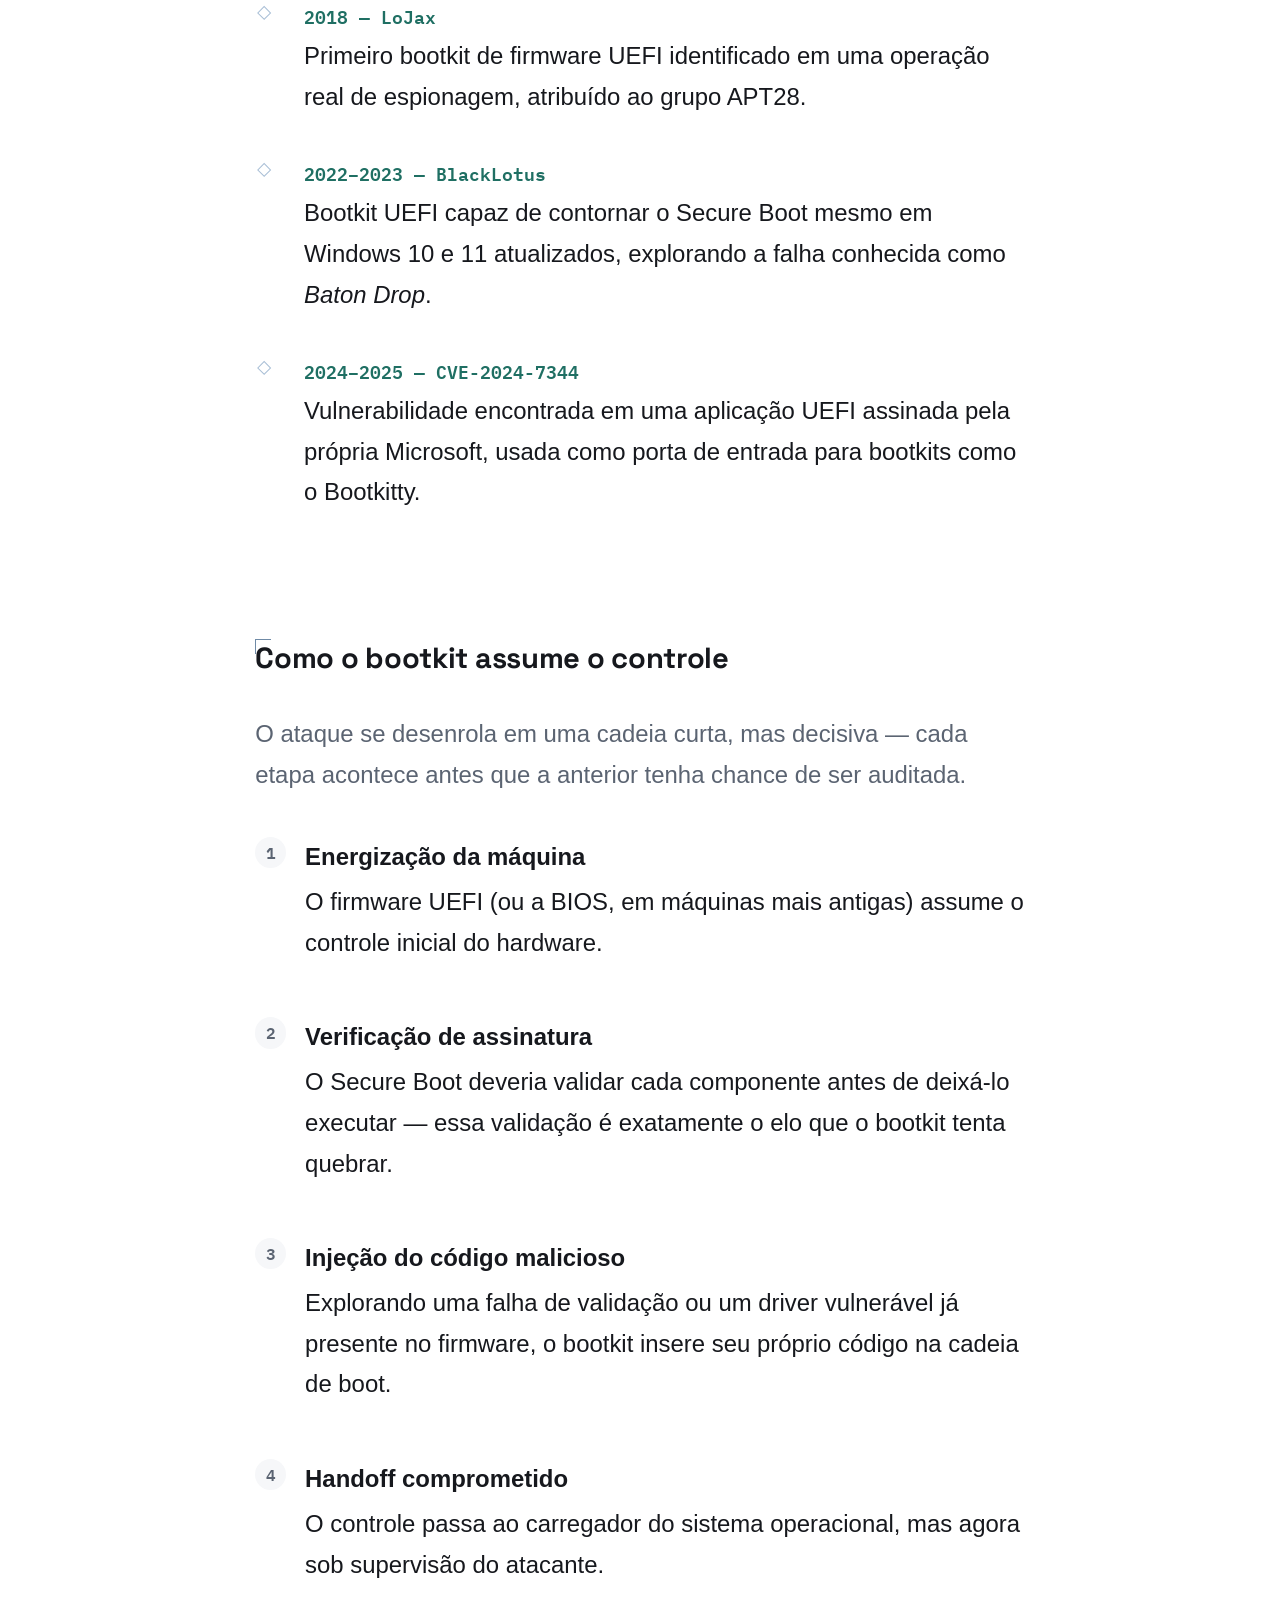
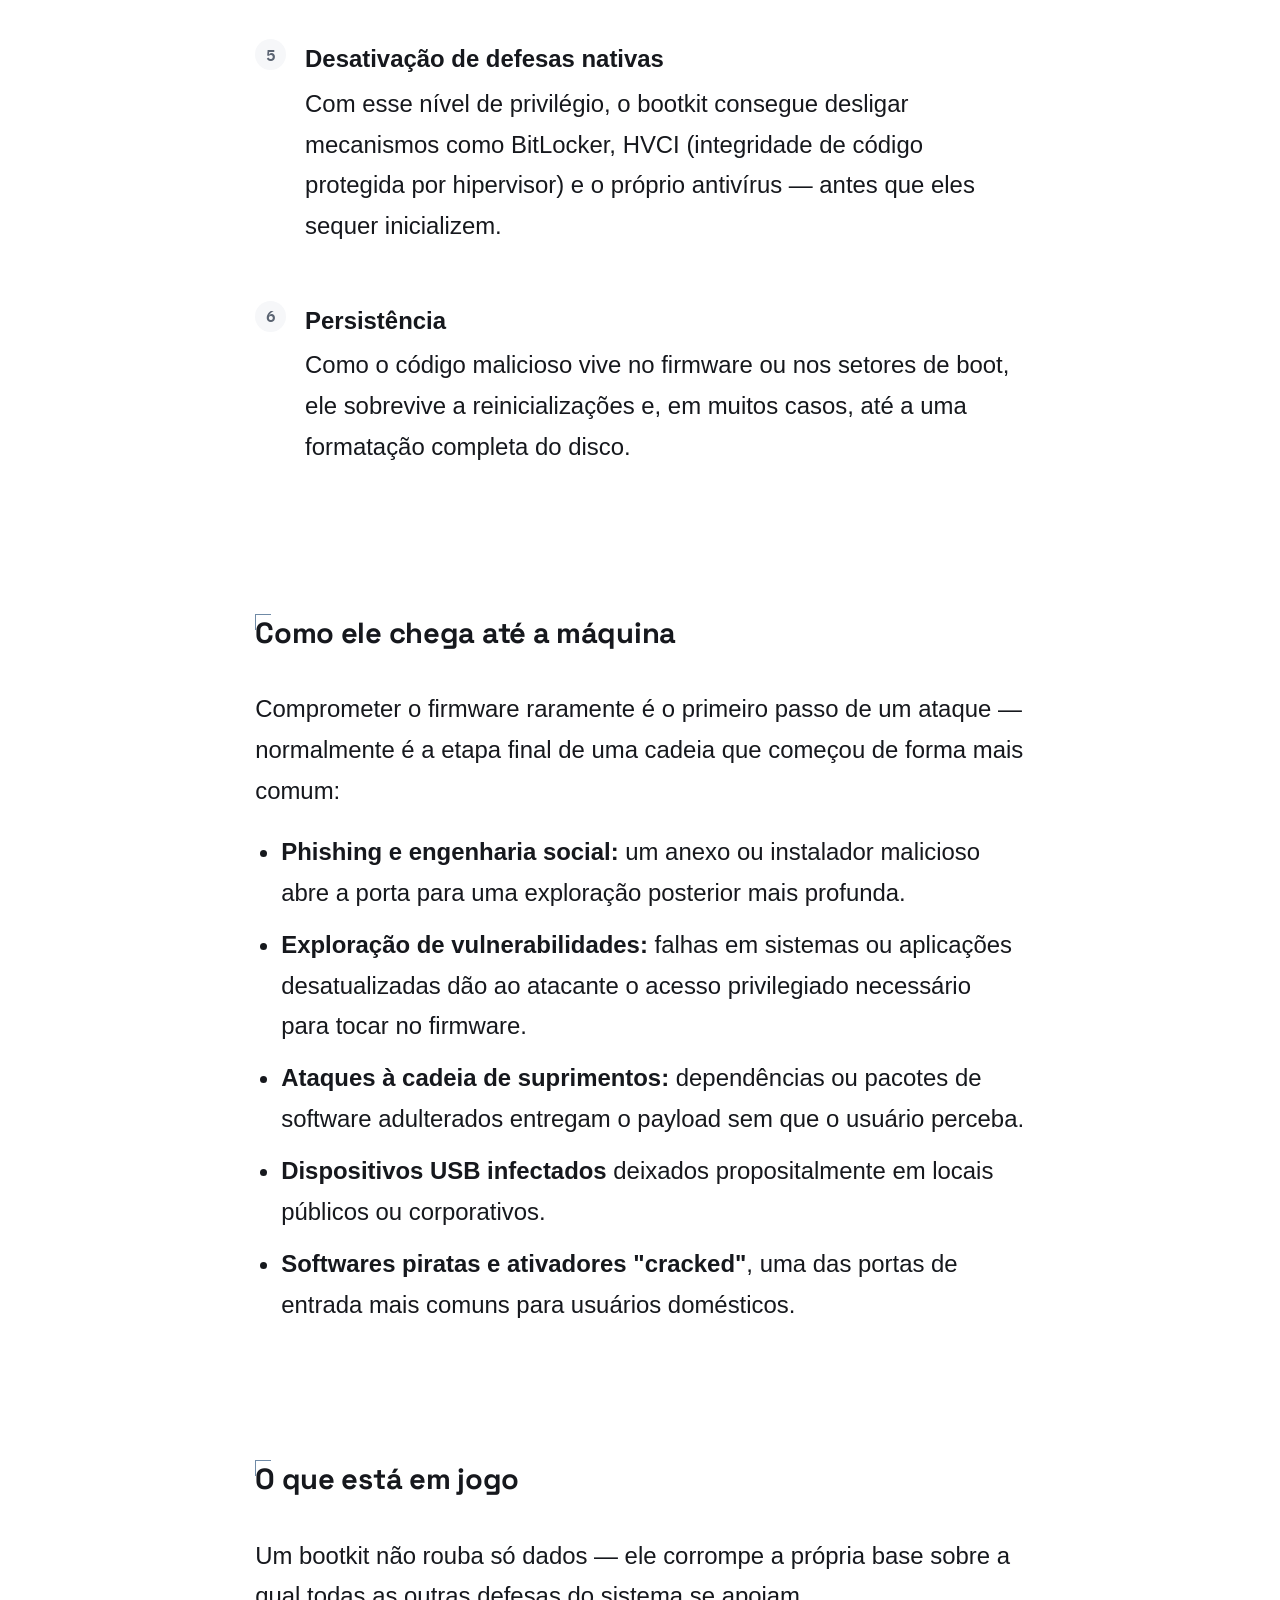
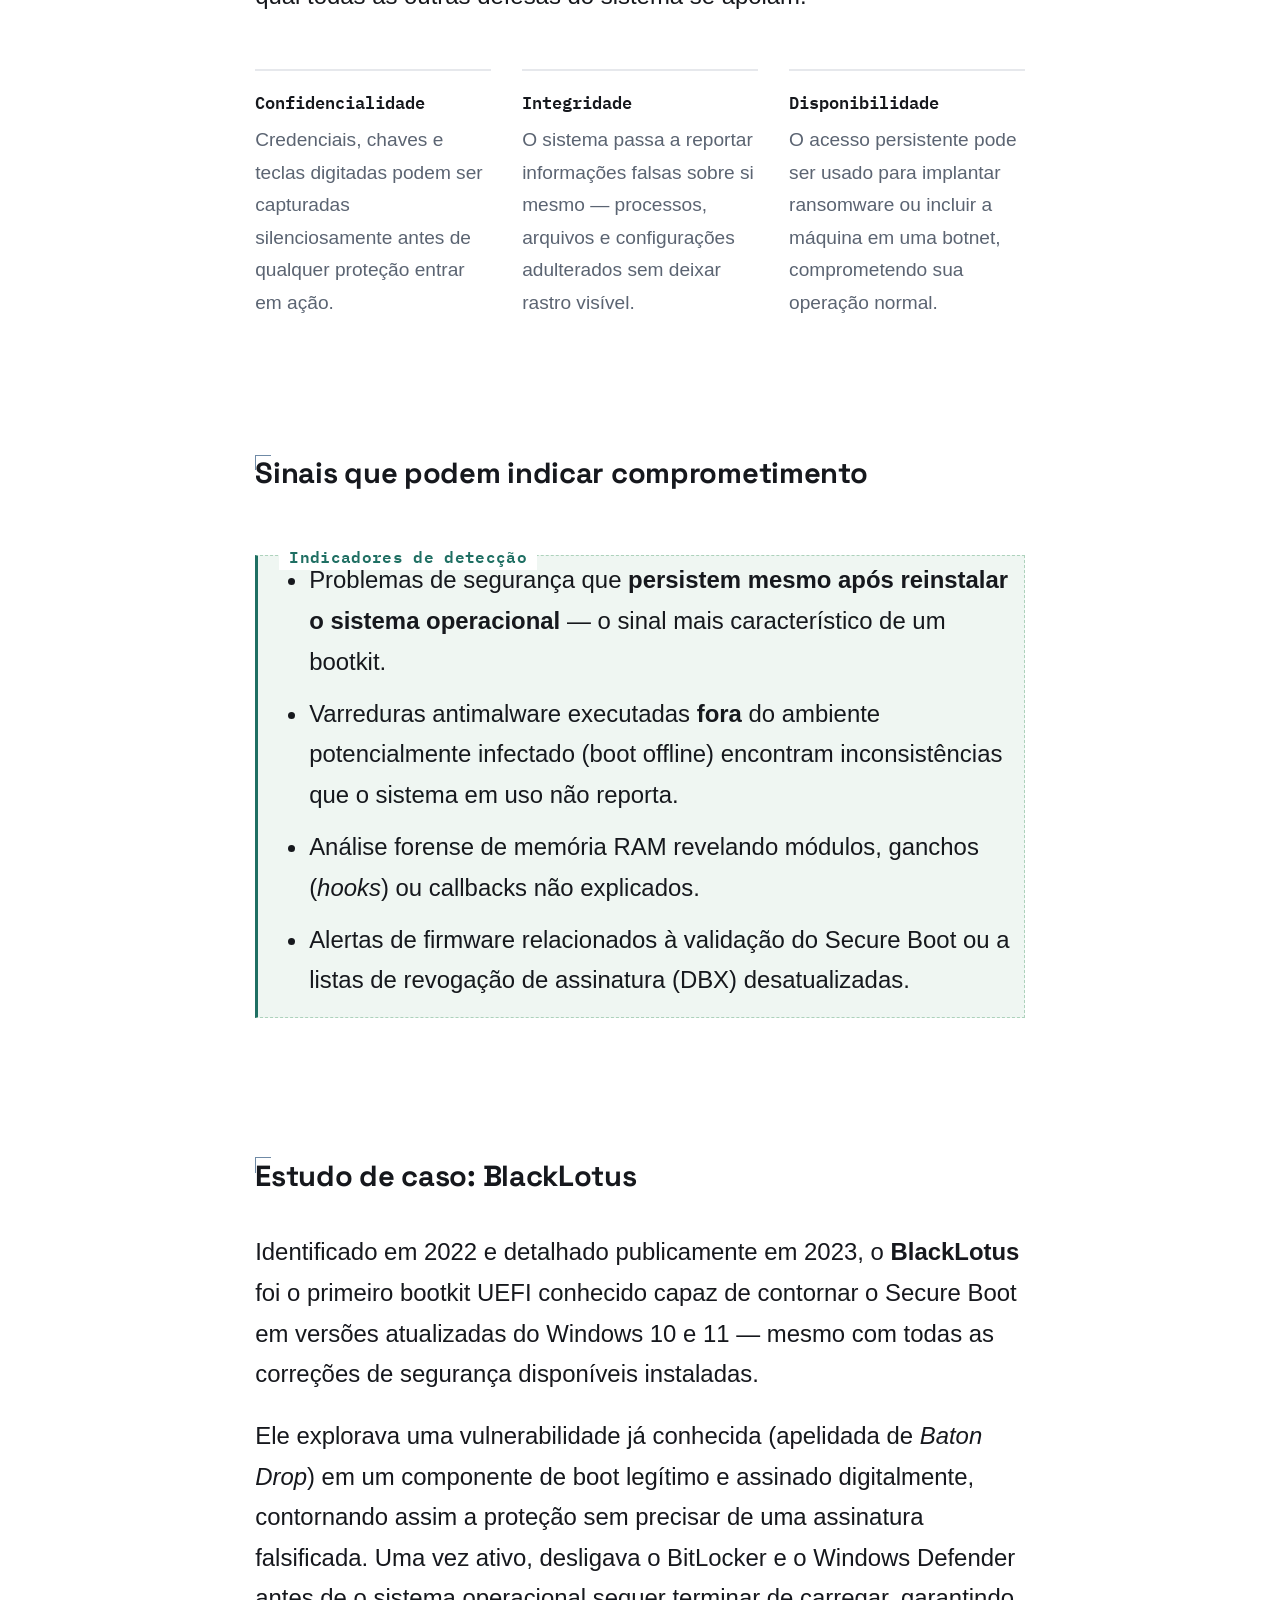
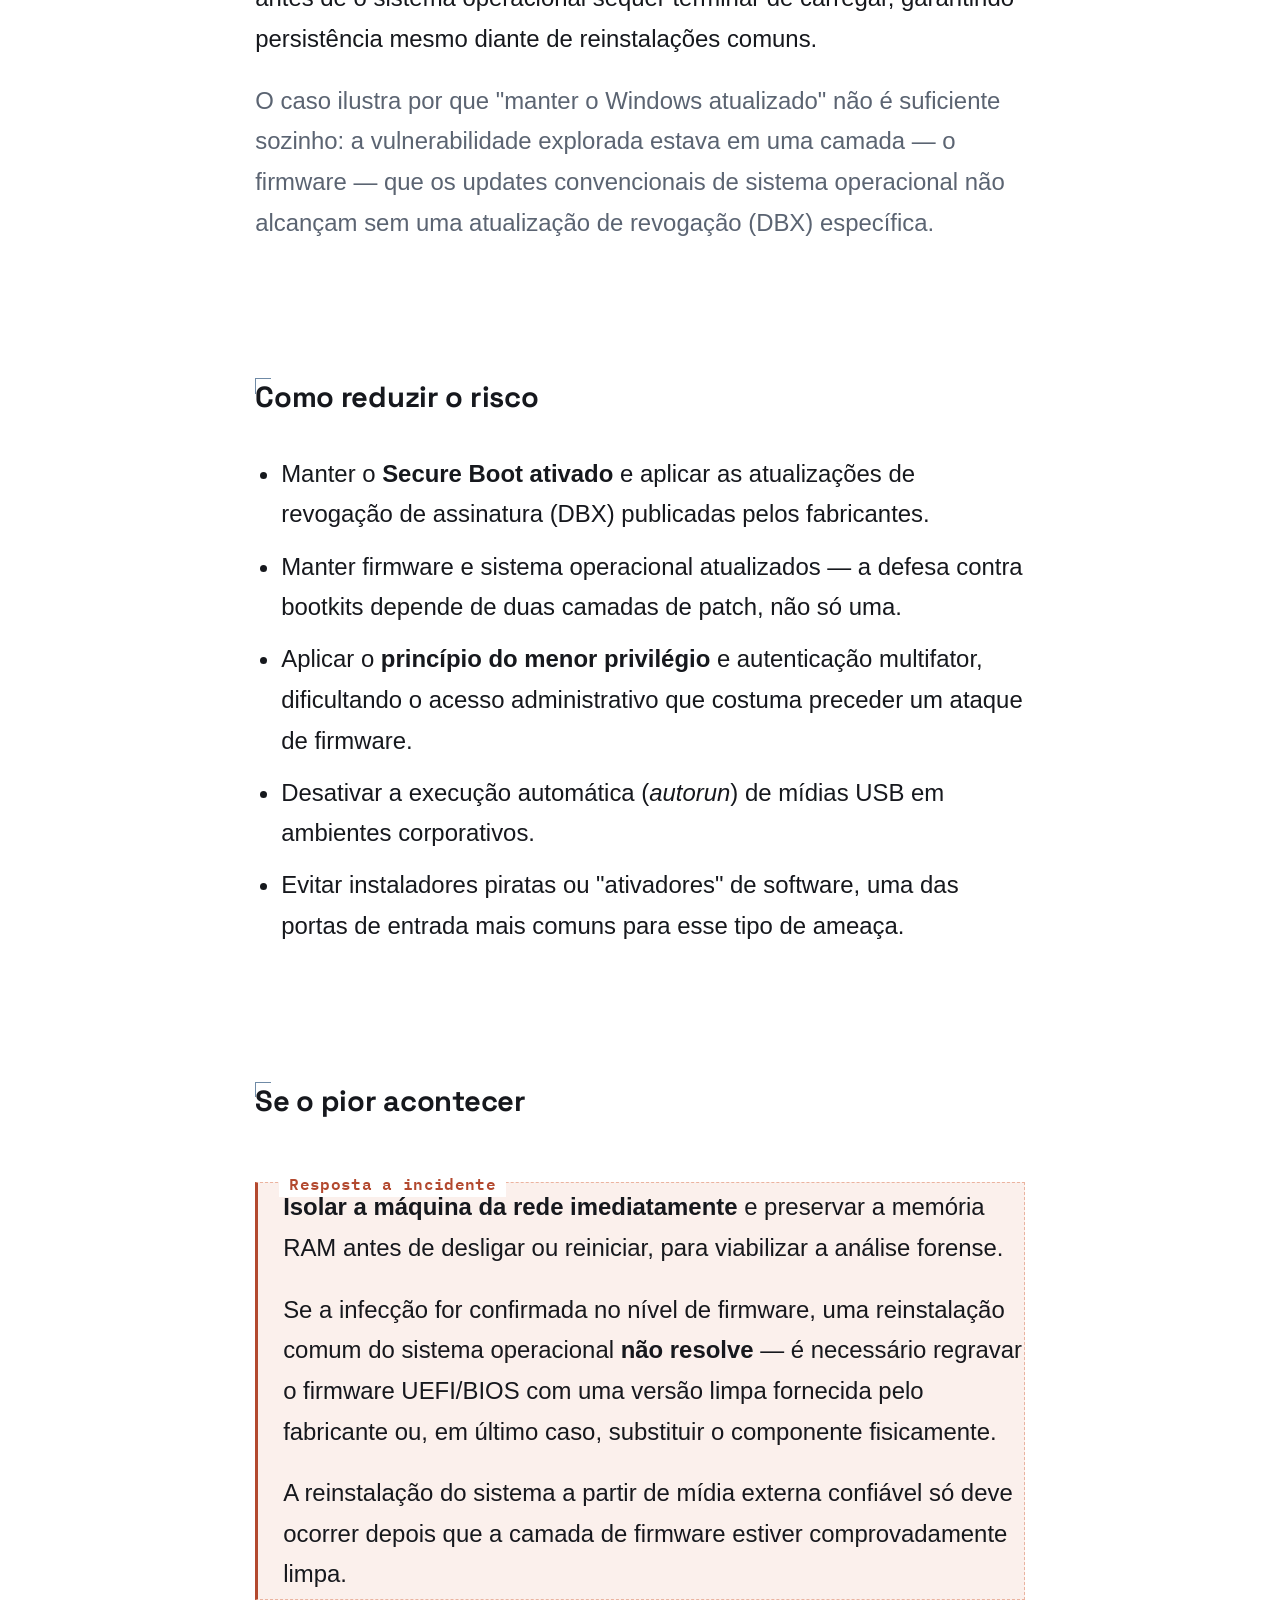
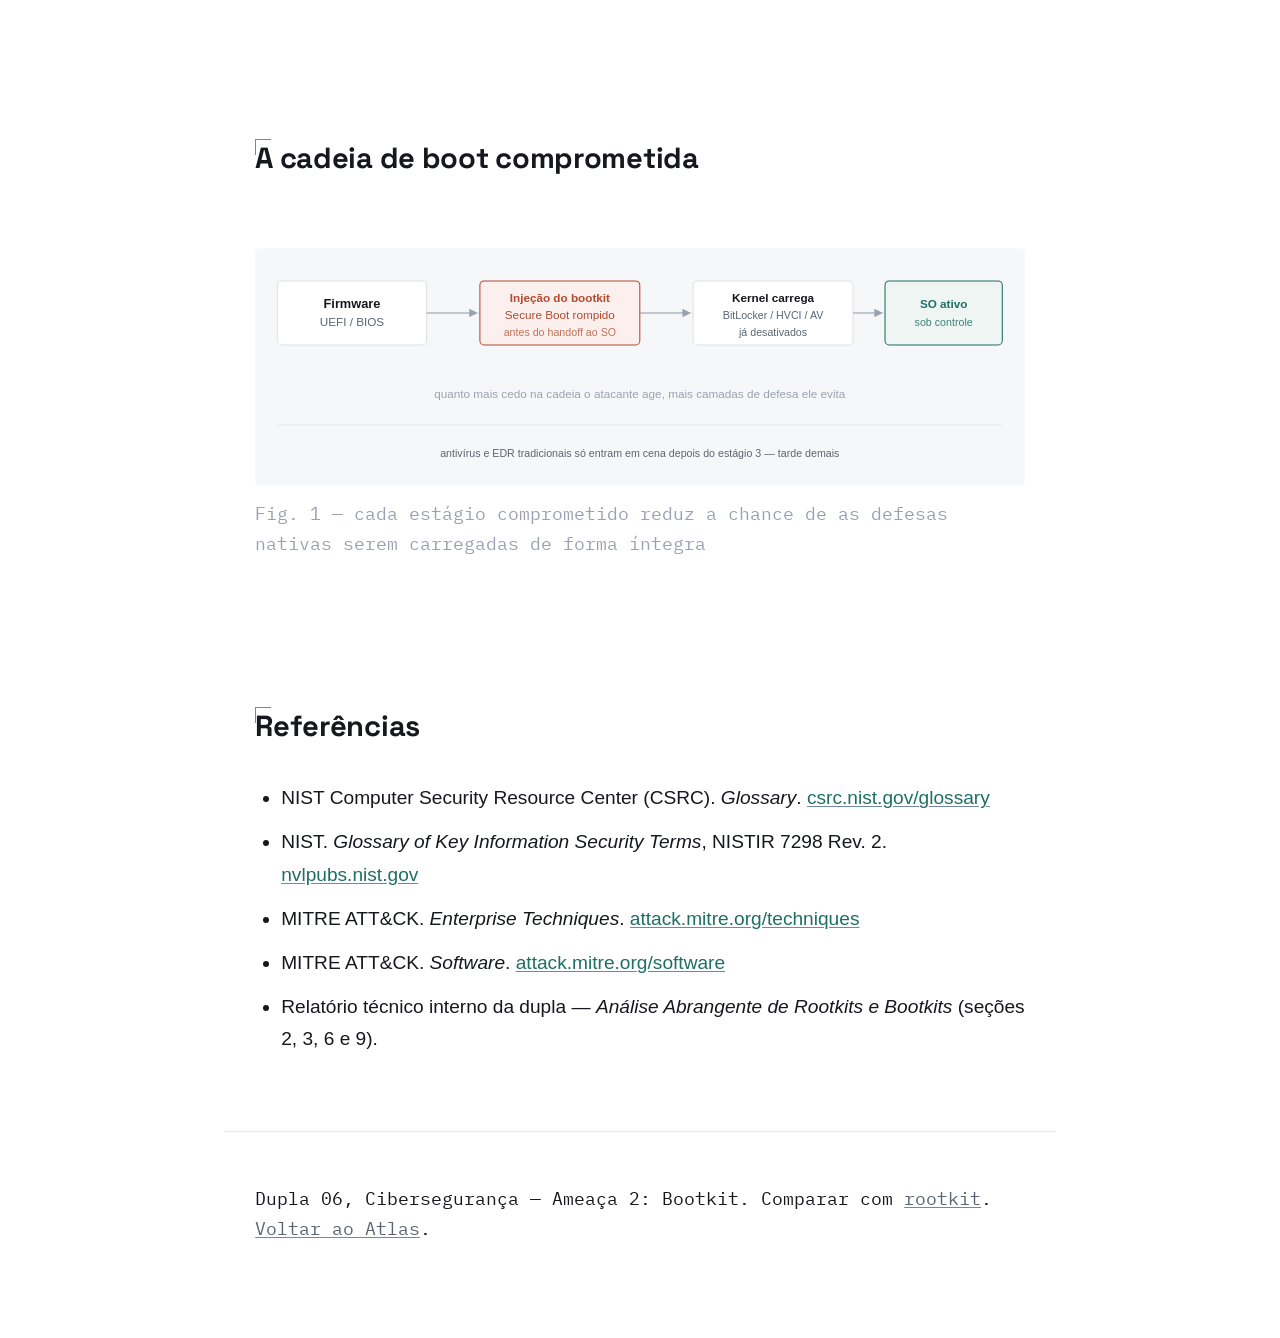
==== commit ae5ff5db: "fix: Removendo pasta adicionada por engano" ====
--- a/bootkit.html
+++ b/bootkit.html
@@ -1,4 +1,4 @@
-<!doctype html>
+﻿<!doctype html>
 <html lang="pt-BR">
   <head>
     <meta charset="UTF-8" />
@@ -18,6 +18,7 @@
       <nav aria-label="Ameaças da dupla 06">
         <a href="rootkit.html">Rootkit</a>
         <a href="bootkit.html" aria-current="page">Bootkit</a>
+        <a href="desafio.html">Desafio</a>
       </nav>
     </header>
 
@@ -624,3 +625,6 @@
     </footer>
   </body>
 </html>
+
+
+
--- a/css/style.css
+++ b/css/style.css
@@ -1,4 +1,4 @@
-/* =========================================================
+﻿/* =========================================================
    Atlas de Ameaças Cibernéticas — Dupla 06
    Identidade visual: prancha de desenho técnico.
    Um bootkit vive no firmware — no hardware, não no software —
@@ -46,27 +46,18 @@
 
 html {
   scroll-behavior: smooth;
+  font-size: 130%; /* Aumenta a base para projetor */
 }
 
 body {
   margin: 0;
-  background:
-    repeating-linear-gradient(
-      0deg,
-      var(--paper-line-soft) 0 1px,
-      transparent 1px 42px
-    ),
-    repeating-linear-gradient(
-      90deg,
-      var(--paper-line-soft) 0 1px,
-      transparent 1px 42px
-    ),
-    var(--paper);
-  color: var(--ink);
+  background: var(--bg);
+  color: var(--text);
   font-family: var(--sans);
-  font-size: 17px;
-  line-height: 1.65;
+  font-size: 1.15rem; /* Fonte maior para legibilidade em projeção */
+  line-height: 1.7;
   -webkit-font-smoothing: antialiased;
+  animation: fadeIn 0.8s ease-out;
 }
 
 a {
@@ -109,7 +100,7 @@
 }
 
 .topbar a:hover {
-  color: var(--ink);
+  color: var(--text);
 }
 
 .topbar .path span {
@@ -180,7 +171,7 @@
 }
 
 .tb-stamp td {
-  color: var(--ink);
+  color: var(--text);
 }
 
 @media (max-width: 640px) {
@@ -228,7 +219,7 @@
   font-size: 1.3rem;
   font-weight: 600;
   margin: 0 0 1.1rem;
-  color: var(--ink);
+  color: var(--text);
   display: inline-block;
   padding-bottom: 0.35rem;
   border-bottom: 1px solid var(--paper-line);
@@ -239,12 +230,12 @@
   font-size: 1.02rem;
   font-weight: 600;
   margin: 1.6rem 0 0.5rem;
-  color: var(--ink);
+  color: var(--text);
 }
 
 p {
   margin: 0 0 1rem;
-  color: var(--ink);
+  color: var(--text);
 }
 
 p.dim {
@@ -262,7 +253,7 @@
 }
 
 strong {
-  color: var(--ink);
+  color: var(--text);
   font-weight: 600;
 }
 
@@ -294,7 +285,7 @@
   top: 0.35rem;
   width: 0.4rem;
   height: 0.4rem;
-  background: var(--paper);
+  background: var(--bg);
   border: 1.5px solid var(--ink-dim);
   transform: rotate(45deg);
 }
@@ -355,7 +346,7 @@
   top: -0.65rem;
   left: 1rem;
   padding: 0 0.5rem;
-  background: var(--paper);
+  background: var(--bg);
   font-family: var(--mono);
   font-size: 0.72rem;
   letter-spacing: 0.02em;
@@ -540,6 +531,7 @@
 
 html {
   scroll-behavior: smooth;
+  font-size: 130%; /* Aumenta a base para projetor */
 }
 
 body {
@@ -547,9 +539,10 @@
   background: var(--bg);
   color: var(--text);
   font-family: var(--sans);
-  font-size: 17px;
-  line-height: 1.65;
+  font-size: 1.15rem; /* Fonte maior para legibilidade em projeção */
+  line-height: 1.7;
   -webkit-font-smoothing: antialiased;
+  animation: fadeIn 0.8s ease-out;
 }
 
 a {
@@ -855,6 +848,7 @@
 
 html {
   scroll-behavior: smooth;
+  font-size: 130%; /* Aumenta a base para projetor */
 }
 
 body {
@@ -862,9 +856,10 @@
   background: var(--bg);
   color: var(--text);
   font-family: var(--sans);
-  font-size: 17px;
-  line-height: 1.65;
+  font-size: 1.15rem; /* Fonte maior para legibilidade em projeção */
+  line-height: 1.7;
   -webkit-font-smoothing: antialiased;
+  animation: fadeIn 0.8s ease-out;
 }
 
 a {
@@ -1306,3 +1301,34 @@
 footer a:hover {
   color: var(--accent);
 }
+
+
+/* ---------- animações para apresentação ---------- */
+
+@keyframes fadeIn {
+  from { opacity: 0; }
+  to { opacity: 1; }
+}
+
+@keyframes slideUpFade {
+  from { opacity: 0; transform: translateY(20px); }
+  to { opacity: 1; transform: translateY(0); }
+}
+
+.hero > * {
+  animation: slideUpFade 0.6s ease-out backwards;
+}
+.hero .badge { animation-delay: 0.1s; }
+.hero h1 { animation-delay: 0.2s; }
+.hero .lede { animation-delay: 0.3s; }
+.hero .see-also { animation-delay: 0.4s; }
+.hero .quicknav { animation-delay: 0.5s; }
+
+
+
+.site-header {
+  animation: slideUpFade 0.5s ease-out;
+}
+
+
+
